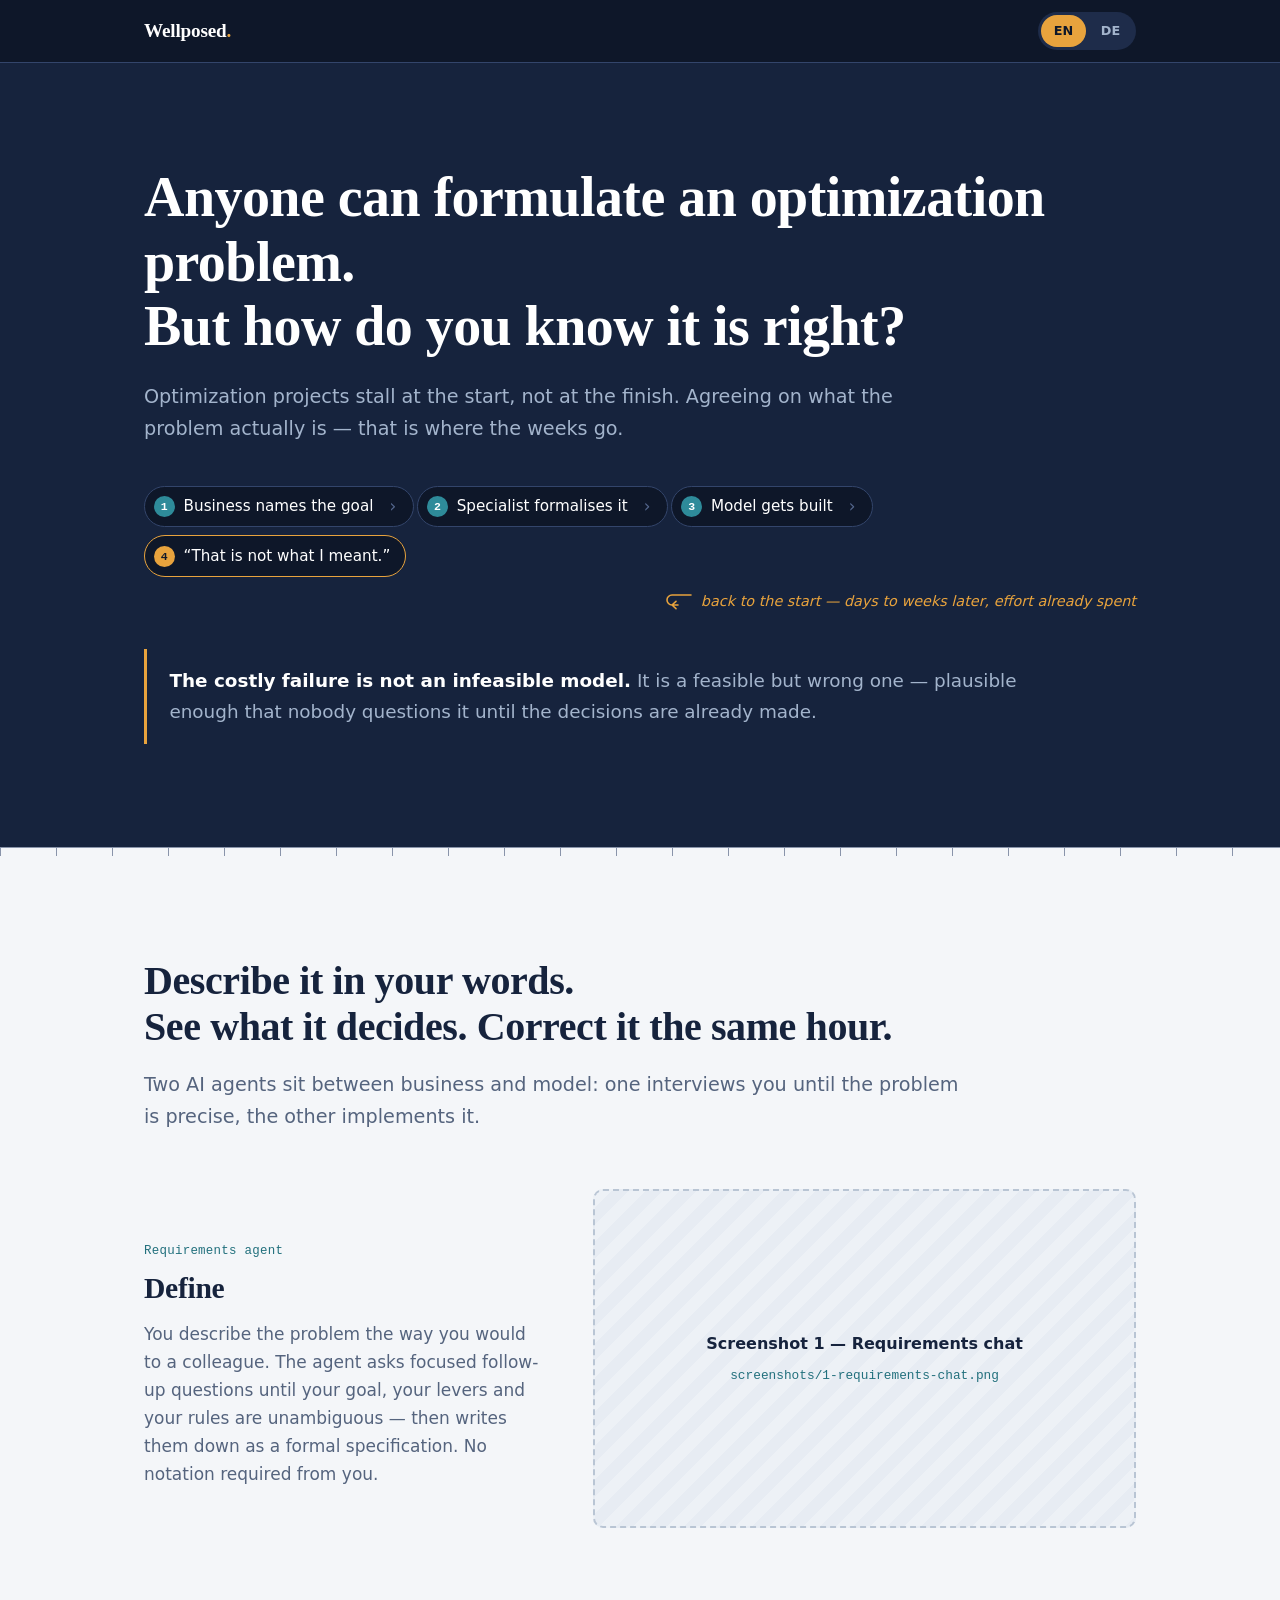
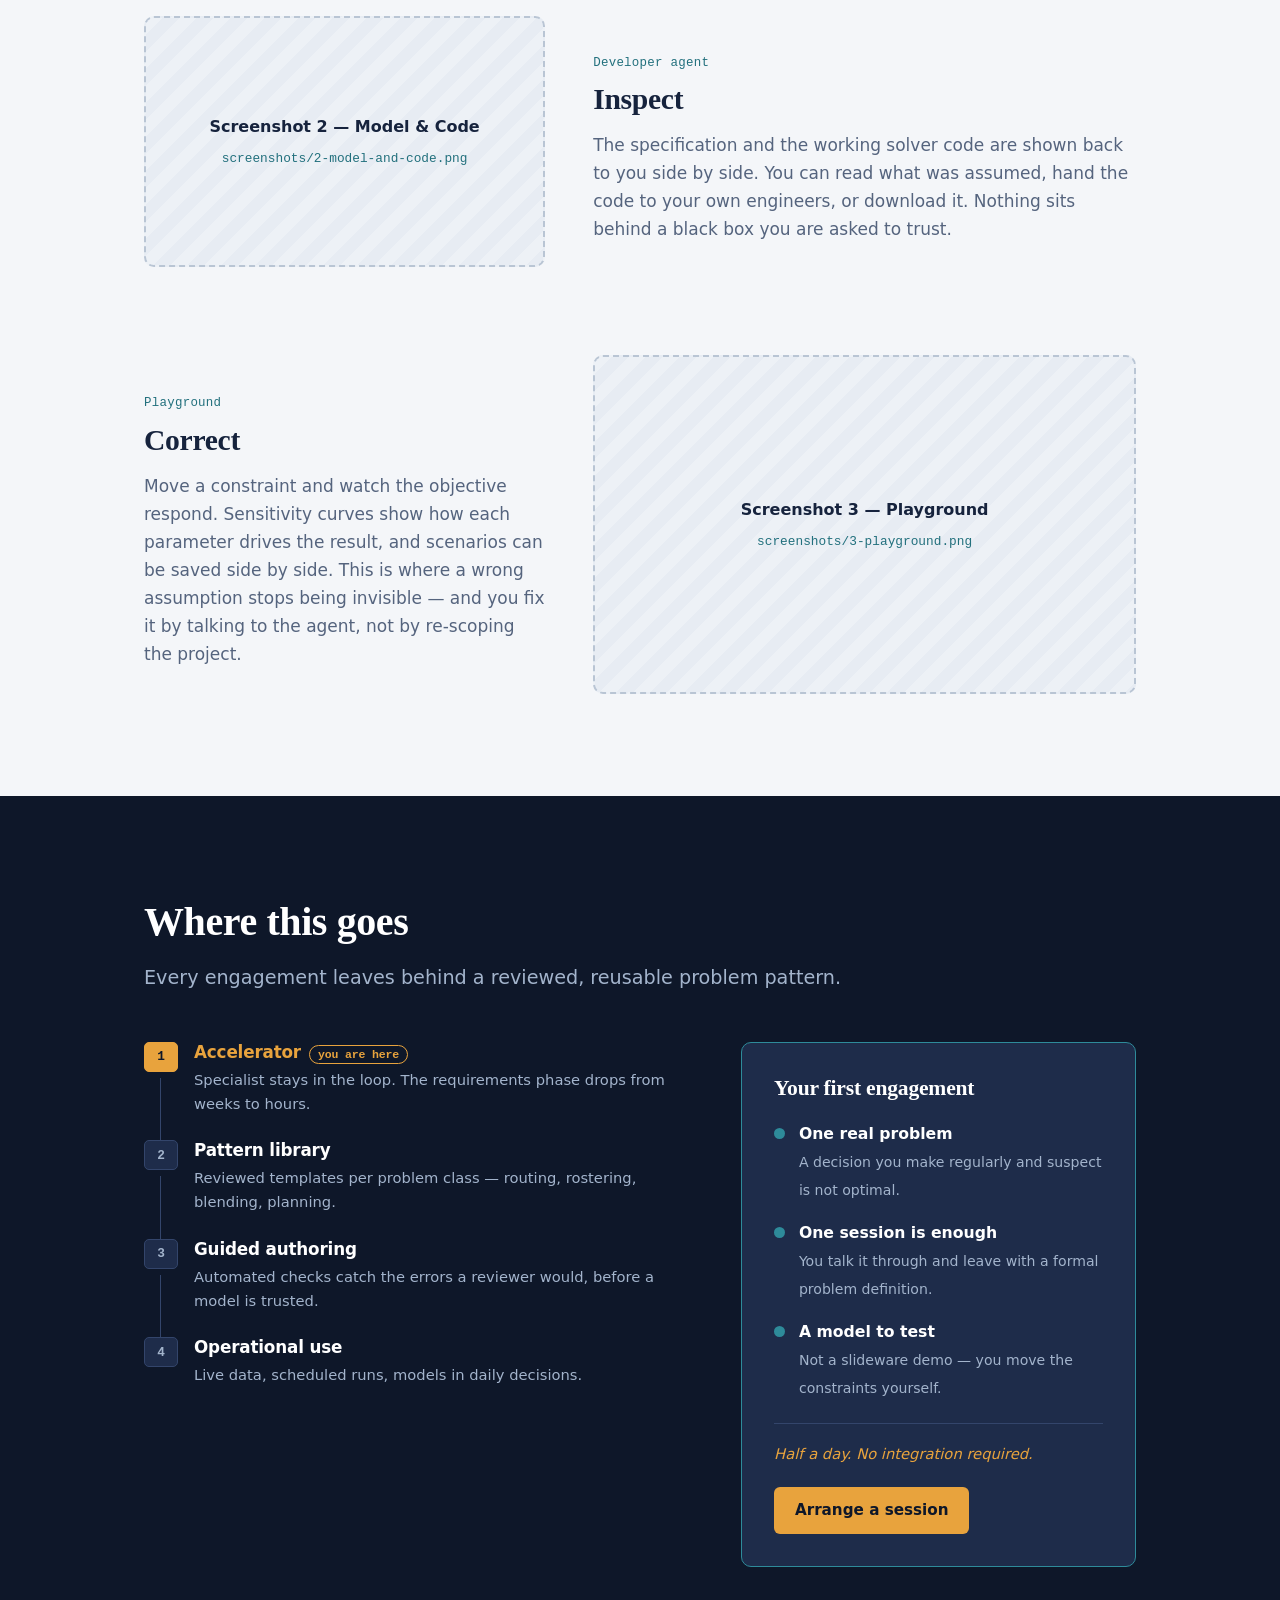
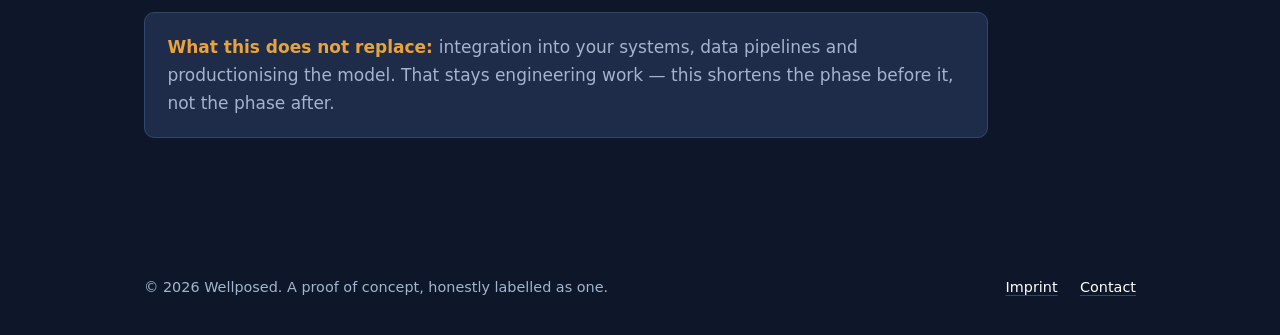
==== index.html @ 739fd88d "Add files via upload" ====
<!doctype html>
<html lang="en">
<head>
<meta charset="utf-8">
<meta name="viewport" content="width=device-width, initial-scale=1">
<title data-en="Wellposed — define the optimization problem before you build it" data-de="Wellposed — das Optimierungsproblem definieren, bevor Sie es bauen">Wellposed — define the optimization problem before you build it</title>
<meta name="description" data-en="Two AI agents turn a business problem into a well-posed optimization model you can inspect and correct — before implementation effort is spent." data-de="Zwei KI-Agenten machen aus einem Fachproblem ein wohlgestelltes Optimierungsmodell, das Sie prüfen und korrigieren können — bevor Umsetzungsaufwand entsteht." content="Two AI agents turn a business problem into a well-posed optimization model you can inspect and correct — before implementation effort is spent.">
<link rel="stylesheet" href="styles.css">
</head>
<body>

<a class="skip" href="#main" data-en="Skip to content" data-de="Zum Inhalt springen">Skip to content</a>

<header class="masthead">
  <div class="wrap">
    <a class="brand" href="index.html">Wellposed<span class="dot">.</span></a>
    <div class="langswitch" role="group" aria-label="Language / Sprache">
      <button type="button" data-lang="en" aria-pressed="true">EN</button>
      <button type="button" data-lang="de" aria-pressed="false">DE</button>
    </div>
  </div>
</header>

<main id="main">

  <!-- ===== 1. The problem ===== -->
  <section class="band band--dark hero">
    <div class="wrap">
      <h1 data-en="Anyone can formulate an optimization problem.&#10;But how do you know it is right?"
          data-de="Jeder kann ein Optimierungsproblem formulieren.&#10;Aber woher wissen Sie, ob es stimmt?">Anyone can formulate an optimization problem.
But how do you know it is right?</h1>

      <p class="lede"
         data-en="Optimization projects stall at the start, not at the finish. Agreeing on what the problem actually is — that is where the weeks go."
         data-de="Optimierungsprojekte stocken am Anfang, nicht am Ende. Sich darauf zu einigen, worin das Problem eigentlich besteht — dort vergehen die Wochen.">Optimization projects stall at the start, not at the finish. Agreeing on what the problem actually is — that is where the weeks go.</p>

      <ol class="loopstrip">
        <li><span data-en="Business names the goal" data-de="Fachbereich nennt das Ziel">Business names the goal</span></li>
        <li><span data-en="Specialist formalises it" data-de="Spezialist formalisiert">Specialist formalises it</span></li>
        <li><span data-en="Model gets built" data-de="Modell entsteht">Model gets built</span></li>
        <li class="last"><span data-en="“That is not what I meant.”" data-de="„So war das nicht gemeint.“">“That is not what I meant.”</span></li>
      </ol>

      <p class="loop-return">
        <svg width="26" height="14" viewBox="0 0 26 14" aria-hidden="true" focusable="false">
          <path d="M25 1 H6 A5 5 0 0 0 6 11 H12 M6 11 l4 -3.6 M6 11 l4 3.6" />
        </svg>
        <span data-en="back to the start — days to weeks later, effort already spent"
              data-de="zurück zum Anfang — Tage bis Wochen später, Aufwand bereits investiert">back to the start — days to weeks later, effort already spent</span>
      </p>

      <p class="insight">
        <b data-en="The costly failure is not an infeasible model."
           data-de="Der teure Fehler ist nicht das unlösbare Modell.">The costly failure is not an infeasible model.</b>
        <span data-en=" It is a feasible but wrong one — plausible enough that nobody questions it until the decisions are already made."
              data-de=" Es ist das lösbare, aber falsche — plausibel genug, dass niemand es hinterfragt, bis die Entscheidungen längst getroffen sind."> It is a feasible but wrong one — plausible enough that nobody questions it until the decisions are already made.</span>
      </p>
    </div>
  </section>

  <div class="axis" aria-hidden="true"></div>

  <!-- ===== 2. The solution + screenshots ===== -->
  <section class="band band--light">
    <div class="wrap">
      <h2 data-en="Describe it in your words.&#10;See what it decides. Correct it the same hour."
          data-de="In Ihren Worten beschreiben.&#10;Sehen, was entschieden wird. Sofort korrigieren.">Describe it in your words.
See what it decides. Correct it the same hour.</h2>

      <p class="lede dim" style="margin-top:1.2rem"
         data-en="Two AI agents sit between business and model: one interviews you until the problem is precise, the other implements it."
         data-de="Zwei KI-Agenten zwischen Fachbereich und Modell: einer befragt Sie, bis das Problem präzise ist, der andere setzt es um.">Two AI agents sit between business and model: one interviews you until the problem is precise, the other implements it.</p>

      <div class="rows">

        <div class="row">
          <div class="row-text">
            <p class="kicker" data-en="Requirements agent" data-de="Requirements-Agent">Requirements agent</p>
            <h3 data-en="Define" data-de="Definieren">Define</h3>
            <p data-en="You describe the problem the way you would to a colleague. The agent asks focused follow-up questions until your goal, your levers and your rules are unambiguous — then writes them down as a formal specification. No notation required from you."
               data-de="Sie beschreiben das Problem so, wie Sie es einer Kollegin schildern würden. Der Agent stellt gezielte Rückfragen, bis Ziel, Stellhebel und Regeln eindeutig sind — und hält sie als formale Spezifikation fest. Notation müssen Sie keine beherrschen.">You describe the problem the way you would to a colleague. The agent asks focused follow-up questions until your goal, your levers and your rules are unambiguous — then writes them down as a formal specification. No notation required from you.</p>
          </div>
          <figure class="shot">
            <img src="screenshots/1-requirements-chat.png"
                 alt="The requirements agent asking clarifying questions in a chat window"
                 onerror="this.closest('.shot').classList.add('is-empty')">
            <div class="shot-ph">
              <strong data-en="Screenshot 1 — Requirements chat" data-de="Screenshot 1 — Requirements-Chat">Screenshot 1 — Requirements chat</strong>
              <code>screenshots/1-requirements-chat.png</code>
            </div>
          </figure>
        </div>

        <div class="row row--flip">
          <div class="row-text">
            <p class="kicker" data-en="Developer agent" data-de="Developer-Agent">Developer agent</p>
            <h3 data-en="Inspect" data-de="Prüfen">Inspect</h3>
            <p data-en="The specification and the working solver code are shown back to you side by side. You can read what was assumed, hand the code to your own engineers, or download it. Nothing sits behind a black box you are asked to trust."
               data-de="Spezifikation und lauffähiger Solver-Code werden Ihnen nebeneinander gezeigt. Sie können nachlesen, was angenommen wurde, den Code an Ihre eigenen Entwickler geben oder ihn herunterladen. Nichts verbirgt sich hinter einer Blackbox, der Sie vertrauen müssten.">The specification and the working solver code are shown back to you side by side. You can read what was assumed, hand the code to your own engineers, or download it. Nothing sits behind a black box you are asked to trust.</p>
          </div>
          <figure class="shot">
            <img src="screenshots/2-model-and-code.png"
                 alt="The Model and Code tab showing the specification next to generated solver code"
                 onerror="this.closest('.shot').classList.add('is-empty')">
            <div class="shot-ph">
              <strong data-en="Screenshot 2 — Model &amp; Code" data-de="Screenshot 2 — Modell &amp; Code">Screenshot 2 — Model &amp; Code</strong>
              <code>screenshots/2-model-and-code.png</code>
            </div>
          </figure>
        </div>

        <div class="row">
          <div class="row-text">
            <p class="kicker" data-en="Playground" data-de="Playground">Playground</p>
            <h3 data-en="Correct" data-de="Korrigieren">Correct</h3>
            <p data-en="Move a constraint and watch the objective respond. Sensitivity curves show how each parameter drives the result, and scenarios can be saved side by side. This is where a wrong assumption stops being invisible — and you fix it by talking to the agent, not by re-scoping the project."
               data-de="Eine Restriktion verschieben und sehen, wie die Zielfunktion reagiert. Sensitivitätskurven zeigen, wie jeder Parameter das Ergebnis treibt, Szenarien lassen sich nebeneinander sichern. Hier hört eine falsche Annahme auf, unsichtbar zu sein — korrigiert wird sie im Gespräch mit dem Agenten, nicht durch ein neues Projekt.">Move a constraint and watch the objective respond. Sensitivity curves show how each parameter drives the result, and scenarios can be saved side by side. This is where a wrong assumption stops being invisible — and you fix it by talking to the agent, not by re-scoping the project.</p>
          </div>
          <figure class="shot">
            <img src="screenshots/3-playground.png"
                 alt="The Playground tab with parameter sliders, sensitivity charts and a scenario comparison"
                 onerror="this.closest('.shot').classList.add('is-empty')">
            <div class="shot-ph">
              <strong data-en="Screenshot 3 — Playground" data-de="Screenshot 3 — Playground">Screenshot 3 — Playground</strong>
              <code>screenshots/3-playground.png</code>
            </div>
          </figure>
        </div>

      </div>
    </div>
  </section>

  <!-- ===== 3. Outlook + offer ===== -->
  <section class="band band--deep">
    <div class="wrap">
      <h2 data-en="Where this goes" data-de="Wohin das führt">Where this goes</h2>
      <p class="lede dim" style="margin-top:1.1rem"
         data-en="Every engagement leaves behind a reviewed, reusable problem pattern."
         data-de="Jedes Projekt hinterlässt ein geprüftes, wiederverwendbares Problemmuster.">Every engagement leaves behind a reviewed, reusable problem pattern.</p>

      <div class="stage-grid">
        <ol class="stages">
          <li class="stage stage--now">
            <span class="marker" aria-hidden="true">1</span>
            <div>
              <h3><span data-en="Accelerator" data-de="Beschleuniger">Accelerator</span><span class="here" data-en="you are here" data-de="Sie sind hier">you are here</span></h3>
              <p data-en="Specialist stays in the loop. The requirements phase drops from weeks to hours."
                 data-de="Spezialist bleibt eingebunden. Die Anforderungsphase sinkt von Wochen auf Stunden.">Specialist stays in the loop. The requirements phase drops from weeks to hours.</p>
            </div>
          </li>
          <li class="stage">
            <span class="marker" aria-hidden="true">2</span>
            <div>
              <h3 data-en="Pattern library" data-de="Musterbibliothek">Pattern library</h3>
              <p data-en="Reviewed templates per problem class — routing, rostering, blending, planning."
                 data-de="Geprüfte Vorlagen je Problemklasse — Touren, Dienstpläne, Mischungen, Planung.">Reviewed templates per problem class — routing, rostering, blending, planning.</p>
            </div>
          </li>
          <li class="stage">
            <span class="marker" aria-hidden="true">3</span>
            <div>
              <h3 data-en="Guided authoring" data-de="Begleitete Modellierung">Guided authoring</h3>
              <p data-en="Automated checks catch the errors a reviewer would, before a model is trusted."
                 data-de="Automatische Prüfungen finden Fehler, bevor einem Modell vertraut wird.">Automated checks catch the errors a reviewer would, before a model is trusted.</p>
            </div>
          </li>
          <li class="stage">
            <span class="marker" aria-hidden="true">4</span>
            <div>
              <h3 data-en="Operational use" data-de="Produktiver Einsatz">Operational use</h3>
              <p data-en="Live data, scheduled runs, models in daily decisions."
                 data-de="Live-Daten, geplante Läufe, Modelle im Tagesgeschäft.">Live data, scheduled runs, models in daily decisions.</p>
            </div>
          </li>
        </ol>

        <aside class="offer">
          <h3 data-en="Your first engagement" data-de="Ihr erstes Projekt">Your first engagement</h3>
          <ul>
            <li><div>
              <b data-en="One real problem" data-de="Ein echtes Problem">One real problem</b>
              <span data-en="A decision you make regularly and suspect is not optimal."
                    data-de="Eine Entscheidung, die Sie regelmäßig treffen und für nicht optimal halten.">A decision you make regularly and suspect is not optimal.</span>
            </div></li>
            <li><div>
              <b data-en="One session is enough" data-de="Eine Sitzung genügt">One session is enough</b>
              <span data-en="You talk it through and leave with a formal problem definition."
                    data-de="Sie sprechen es durch und gehen mit einer formalen Problemdefinition.">You talk it through and leave with a formal problem definition.</span>
            </div></li>
            <li><div>
              <b data-en="A model to test" data-de="Ein Modell zum Testen">A model to test</b>
              <span data-en="Not a slideware demo — you move the constraints yourself."
                    data-de="Keine Folien-Demo — Sie verschieben die Restriktionen selbst.">Not a slideware demo — you move the constraints yourself.</span>
            </div></li>
          </ul>
          <p class="note" data-en="Half a day. No integration required."
             data-de="Ein halber Tag. Keine Integration nötig.">Half a day. No integration required.</p>
          <a class="cta" href="mailto:hello@example.com"
             data-en="Arrange a session" data-de="Termin vereinbaren">Arrange a session</a>
        </aside>
      </div>

      <p class="boundary">
        <b data-en="What this does not replace: " data-de="Was das nicht ersetzt: ">What this does not replace: </b>
        <span data-en="integration into your systems, data pipelines and productionising the model. That stays engineering work — this shortens the phase before it, not the phase after."
              data-de="Integration in Ihre Systeme, Datenpipelines und die Produktivsetzung. Das bleibt Engineering-Arbeit — verkürzt wird die Phase davor, nicht die danach.">integration into your systems, data pipelines and productionising the model. That stays engineering work — this shortens the phase before it, not the phase after.</span>
      </p>
    </div>
  </section>

</main>

<footer class="foot">
  <div class="wrap">
    <p data-en="© 2026 Wellposed. A proof of concept, honestly labelled as one."
       data-de="© 2026 Wellposed. Ein Proof of Concept — und als solcher benannt.">© 2026 Wellposed. A proof of concept, honestly labelled as one.</p>
    <nav>
      <a href="impressum.html" data-en="Imprint" data-de="Impressum">Imprint</a>
      <a href="mailto:hello@example.com" data-en="Contact" data-de="Kontakt">Contact</a>
    </nav>
  </div>
</footer>

<script src="lang.js"></script>
</body>
</html>
---- styles.css ----
/* ------------------------------------------------------------------
   Wellposed — shared styles
   Self-contained: no external fonts, no CDN, no tracking.
   ------------------------------------------------------------------ */

:root {
  --ink:        #0E1729;
  --navy:       #16233D;
  --panel:      #1E2C4A;
  --line-dark:  #33456B;
  --paper:      #F4F6F9;
  --card:       #FFFFFF;
  --line-light: #D9E0EA;

  --teal:       #2E8B9A;
  --teal-deep:  #22707D;
  --amber:      #E8A33D;
  --amber-deep: #A96F12;

  --on-dark:        #FFFFFF;
  --on-dark-muted:  #A3B4CC;
  --on-light:       #16233D;
  --on-light-muted: #55647E;

  --serif: ui-serif, Georgia, "Iowan Old Style", "Palatino Linotype", serif;
  --sans:  system-ui, -apple-system, "Segoe UI", Roboto, "Helvetica Neue", Arial, sans-serif;
  --mono:  ui-monospace, SFMono-Regular, "SF Mono", Menlo, Consolas, monospace;

  --measure: 62ch;
  --gutter: clamp(1.25rem, 5vw, 4rem);
  --radius: 10px;
}

/* ---------- reset ---------- */
*, *::before, *::after { box-sizing: border-box; }
html { -webkit-text-size-adjust: 100%; scroll-behavior: smooth; }
@media (prefers-reduced-motion: reduce) {
  html { scroll-behavior: auto; }
  *, *::before, *::after { animation-duration: .01ms !important; animation-iteration-count: 1 !important; transition-duration: .01ms !important; }
}
body {
  margin: 0;
  font-family: var(--sans);
  font-size: 1.0625rem;
  line-height: 1.65;
  color: var(--on-light);
  background: var(--paper);
  -webkit-font-smoothing: antialiased;
}
img { max-width: 100%; display: block; }
a { color: inherit; }

/* ---------- a11y ---------- */
:focus-visible {
  outline: 3px solid var(--amber);
  outline-offset: 3px;
  border-radius: 3px;
}
.skip {
  position: absolute; left: -9999px; top: 0;
  background: var(--amber); color: var(--ink);
  padding: .7rem 1.1rem; font-weight: 600; z-index: 100;
  border-radius: 0 0 var(--radius) 0;
}
.skip:focus { left: 0; }
.vh {
  position: absolute; width: 1px; height: 1px;
  overflow: hidden; clip: rect(0 0 0 0); white-space: nowrap;
}

/* ---------- layout ---------- */
.wrap { width: min(1120px, 100%); margin-inline: auto; padding-inline: var(--gutter); }
.band { padding-block: clamp(3.5rem, 8vw, 6.5rem); }
.band--dark  { background: var(--navy); color: var(--on-dark); }
.band--deep  { background: var(--ink);  color: var(--on-dark); }
.band--light { background: var(--paper); color: var(--on-light); }

/* axis motif: a ruled baseline with ticks, echoing a plotted chart */
.band--dark + .band--light,
.band--deep + .band--light { border-top: 1px solid var(--line-light); }
.axis {
  height: 9px;
  background:
    linear-gradient(var(--line-dark), var(--line-dark)) left top / 100% 1px no-repeat,
    repeating-linear-gradient(90deg, var(--line-dark) 0 1px, transparent 1px 56px) left top / 100% 9px no-repeat;
  opacity: .55;
}

/* ---------- type ---------- */
h1, h2, h3 { font-family: var(--serif); font-weight: 600; margin: 0; line-height: 1.15; letter-spacing: -0.01em; }
h1 { font-size: clamp(2.1rem, 5.2vw, 3.5rem); white-space: pre-line; }
h2 { font-size: clamp(1.7rem, 3.6vw, 2.5rem); white-space: pre-line; }
h3 { font-size: 1.3rem; line-height: 1.25; }
p  { margin: 0; max-width: var(--measure); }
.lede { font-size: clamp(1.05rem, 1.7vw, 1.2rem); max-width: 68ch; }
.dim  { color: var(--on-dark-muted); }
.band--light .dim { color: var(--on-light-muted); }

/* ---------- header ---------- */
.masthead {
  position: sticky; top: 0; z-index: 20;
  background: var(--ink);
  border-bottom: 1px solid var(--line-dark);
  color: var(--on-dark);
}
.masthead .wrap {
  display: flex; align-items: center; justify-content: space-between;
  gap: 1rem; min-height: 62px;
}
.brand {
  font-family: var(--serif); font-size: 1.2rem; font-weight: 600;
  text-decoration: none; letter-spacing: -0.01em;
}
.brand .dot { color: var(--amber); }

.langswitch { display: flex; gap: 2px; background: var(--panel); border-radius: 999px; padding: 3px; }
.langswitch button {
  font: inherit; font-size: .8rem; font-weight: 600;
  border: 0; background: transparent; color: var(--on-dark-muted);
  padding: .35rem .8rem; border-radius: 999px; cursor: pointer;
}
.langswitch button[aria-pressed="true"] { background: var(--amber); color: var(--ink); }
.langswitch button:hover:not([aria-pressed="true"]) { color: var(--on-dark); }

/* ---------- hero ---------- */
.hero h1 { max-width: 48ch; }
.hero .lede { margin-top: 1.4rem; color: var(--on-dark-muted); }

/* the loop, compressed: four beats on one line, then back to the start */
.loopstrip {
  list-style: none; margin: clamp(1.8rem, 3.5vw, 2.6rem) 0 0; padding: 0;
  display: flex; flex-wrap: wrap; align-items: center; gap: .5rem .2rem;
  counter-reset: beat;
}
.loopstrip li {
  counter-increment: beat;
  display: flex; align-items: center; gap: .55rem;
  font-size: .95rem; color: var(--on-dark);
  background: var(--ink); border: 1px solid var(--line-dark);
  border-radius: 999px; padding: .45rem .95rem .45rem .55rem;
}
.loopstrip li::before {
  content: counter(beat);
  display: grid; place-items: center; flex: none;
  width: 21px; height: 21px; border-radius: 50%;
  background: var(--teal); color: #fff;
  font-family: var(--mono); font-size: .72rem; font-weight: 700;
}
.loopstrip li.last { border-color: var(--amber); }
.loopstrip li.last::before { background: var(--amber); color: var(--ink); }
.loopstrip li:not(:last-child)::after {
  content: "\203A"; margin-left: .45rem; margin-right: .1rem;
  color: #55688F; font-size: 1.05rem; line-height: 1;
}
@media (max-width: 560px) {
  .loopstrip { flex-direction: column; align-items: stretch; }
  .loopstrip li:not(:last-child)::after { display: none; }
}

.loop-return {
  max-width: none;
  margin-top: .8rem;
  display: flex; align-items: center; justify-content: flex-end; gap: .55rem;
  color: var(--amber); font-size: .9rem; font-style: italic;
}
.loop-return svg { flex: none; overflow: visible; }
.loop-return path { stroke: var(--amber); stroke-width: 1.6; fill: none; stroke-linecap: round; }
@media (prefers-reduced-motion: no-preference) {
  .loop-return path { stroke-dasharray: 60; stroke-dashoffset: 60; animation: draw .9s ease-out .5s forwards; }
}
@keyframes draw { to { stroke-dashoffset: 0; } }

.insight {
  margin-top: clamp(1.6rem, 3vw, 2.2rem);
  border-left: 3px solid var(--amber);
  padding: 1.1rem 0 1.1rem 1.4rem;
  max-width: 76ch;
  font-size: clamp(1rem, 1.6vw, 1.15rem);
}
.insight b { font-weight: 700; }
.insight span { color: var(--on-dark-muted); }

/* ---------- capability rows (screenshots) ---------- */
.rows { display: grid; gap: clamp(3rem, 7vw, 5.5rem); margin-top: clamp(2.5rem, 5vw, 3.5rem); }
.row { display: grid; gap: clamp(1.5rem, 4vw, 3rem); align-items: center; grid-template-columns: 0.85fr 1.15fr; }
@media (max-width: 800px) { .row { grid-template-columns: 1fr; } }
@media (min-width: 801px) {
  .row--flip .row-text { order: 2; }
  .row--flip .shot     { order: 1; }
}
.row-text h3 { font-size: clamp(1.4rem, 2.4vw, 1.85rem); font-family: var(--serif); }
.row-text .kicker {
  font-family: var(--mono); font-size: .78rem; color: var(--teal-deep);
  letter-spacing: .02em; margin-bottom: .5rem;
}
.row-text p { margin-top: .8rem; color: var(--on-light-muted); }

.shot { margin: 0; }
.shot img {
  width: 100%; border-radius: var(--radius);
  border: 1px solid var(--line-light);
  box-shadow: 0 14px 34px -18px rgba(22,35,61,.45);
}
.shot-ph { display: none; }
.shot.is-empty img { display: none; }
.shot.is-empty .shot-ph {
  display: grid; place-content: center; gap: .5rem; text-align: center;
  aspect-ratio: 16 / 10;
  border: 2px dashed #B9C5D4; border-radius: var(--radius);
  background: repeating-linear-gradient(135deg, #EDF1F6 0 12px, #E7ECF3 12px 24px);
  padding: 1.5rem; color: var(--on-light-muted);
}
.shot.is-empty .shot-ph strong { font-size: 1rem; color: var(--on-light); }
.shot.is-empty .shot-ph code { font-family: var(--mono); font-size: .8rem; color: var(--teal-deep); }

/* ---------- stages ---------- */
.stage-grid { display: grid; grid-template-columns: 1.35fr 1fr; gap: clamp(2rem, 5vw, 4rem); margin-top: clamp(2.2rem, 4vw, 3rem); align-items: start; }
@media (max-width: 900px) { .stage-grid { grid-template-columns: 1fr; } }

.stages { list-style: none; margin: 0; padding: 0; display: grid; gap: 1.5rem; }
.stage { display: grid; grid-template-columns: 34px 1fr; gap: 1rem; position: relative; }
.stage:not(:last-child)::before {
  content: ""; position: absolute; left: 16px; top: 36px; bottom: -1.5rem;
  width: 1px; background: var(--line-dark);
}
.stage .marker {
  display: grid; place-items: center; width: 34px; height: 30px;
  border: 1px solid var(--line-dark); border-radius: 5px;
  background: var(--panel); color: var(--on-dark-muted);
  font-family: var(--mono); font-size: .8rem; font-weight: 700;
}
.stage--now .marker { background: var(--amber); border-color: var(--amber); color: var(--ink); }
.stage h3 { font-family: var(--sans); font-size: 1.05rem; font-weight: 700; }
.stage--now h3 { color: var(--amber); }
.stage .here {
  font-family: var(--mono); font-size: .72rem; font-weight: 700;
  border: 1px solid var(--amber); border-radius: 999px;
  padding: .1rem .5rem; margin-left: .5rem; white-space: nowrap;
}
.stage p { font-size: .92rem; color: var(--on-dark-muted); margin-top: .3rem; }

.boundary {
  margin-top: clamp(2rem, 4vw, 2.8rem);
  background: var(--panel); border: 1px solid var(--line-dark);
  border-radius: var(--radius); padding: 1.25rem 1.4rem;
  max-width: 78ch;
}
.boundary b { color: var(--amber); }
.boundary span { color: var(--on-dark-muted); }

.offer {
  background: var(--panel);
  border: 1px solid var(--teal);
  border-radius: var(--radius);
  padding: clamp(1.4rem, 3vw, 2rem);
}
.offer h3 { font-family: var(--serif); font-size: 1.35rem; }
.offer ul { list-style: none; margin: 1.2rem 0 0; padding: 0; display: grid; gap: 1.05rem; }
.offer li { display: grid; grid-template-columns: 12px 1fr; gap: .8rem; }
.offer li::before { content: ""; width: 11px; height: 11px; border-radius: 50%; background: var(--teal); margin-top: .45rem; }
.offer li b { display: block; font-size: .98rem; }
.offer li span { font-size: .88rem; color: var(--on-dark-muted); }
.offer .note {
  margin-top: 1.4rem; padding-top: 1.1rem; border-top: 1px solid var(--line-dark);
  color: var(--amber); font-style: italic; font-size: .92rem;
}
.offer .cta {
  display: inline-block; margin-top: 1.3rem;
  background: var(--amber); color: var(--ink);
  text-decoration: none; font-weight: 700; font-size: .95rem;
  padding: .7rem 1.3rem; border-radius: 6px;
}
.offer .cta:hover { background: #F0B257; }

/* ---------- legal page ---------- */
.legal { padding-block: clamp(3rem, 7vw, 5rem); }
.legal h1 { font-size: clamp(1.9rem, 4vw, 2.8rem); }
.legal h2 { font-size: 1.25rem; font-family: var(--sans); font-weight: 700; margin-top: 2.4rem; }
.legal p, .legal address { margin-top: .7rem; font-style: normal; max-width: var(--measure); }
.legal .fill {
  background: #FFF3DC; border-bottom: 1px solid var(--amber);
  padding: 0 .25rem; font-family: var(--mono); font-size: .92em;
}
.legal .hint {
  margin-top: 2.6rem; background: var(--card);
  border: 1px solid var(--line-light); border-left: 3px solid var(--teal);
  border-radius: 0 var(--radius) var(--radius) 0;
  padding: 1.1rem 1.3rem; font-size: .93rem; color: var(--on-light-muted);
}
.legal .hint b { color: var(--on-light); }
.back { display: inline-block; margin-top: 2.5rem; font-size: .95rem; color: var(--teal-deep); }

/* ---------- footer ---------- */
.foot { background: var(--ink); color: var(--on-dark-muted); padding-block: 2.2rem; font-size: .9rem; }
.foot .wrap { display: flex; flex-wrap: wrap; gap: .6rem 1.6rem; align-items: center; justify-content: space-between; }
.foot a { color: var(--on-dark); text-decoration-color: var(--line-dark); text-underline-offset: 3px; }
.foot a:hover { text-decoration-color: var(--amber); }
.foot nav { display: flex; gap: 1.4rem; flex-wrap: wrap; }
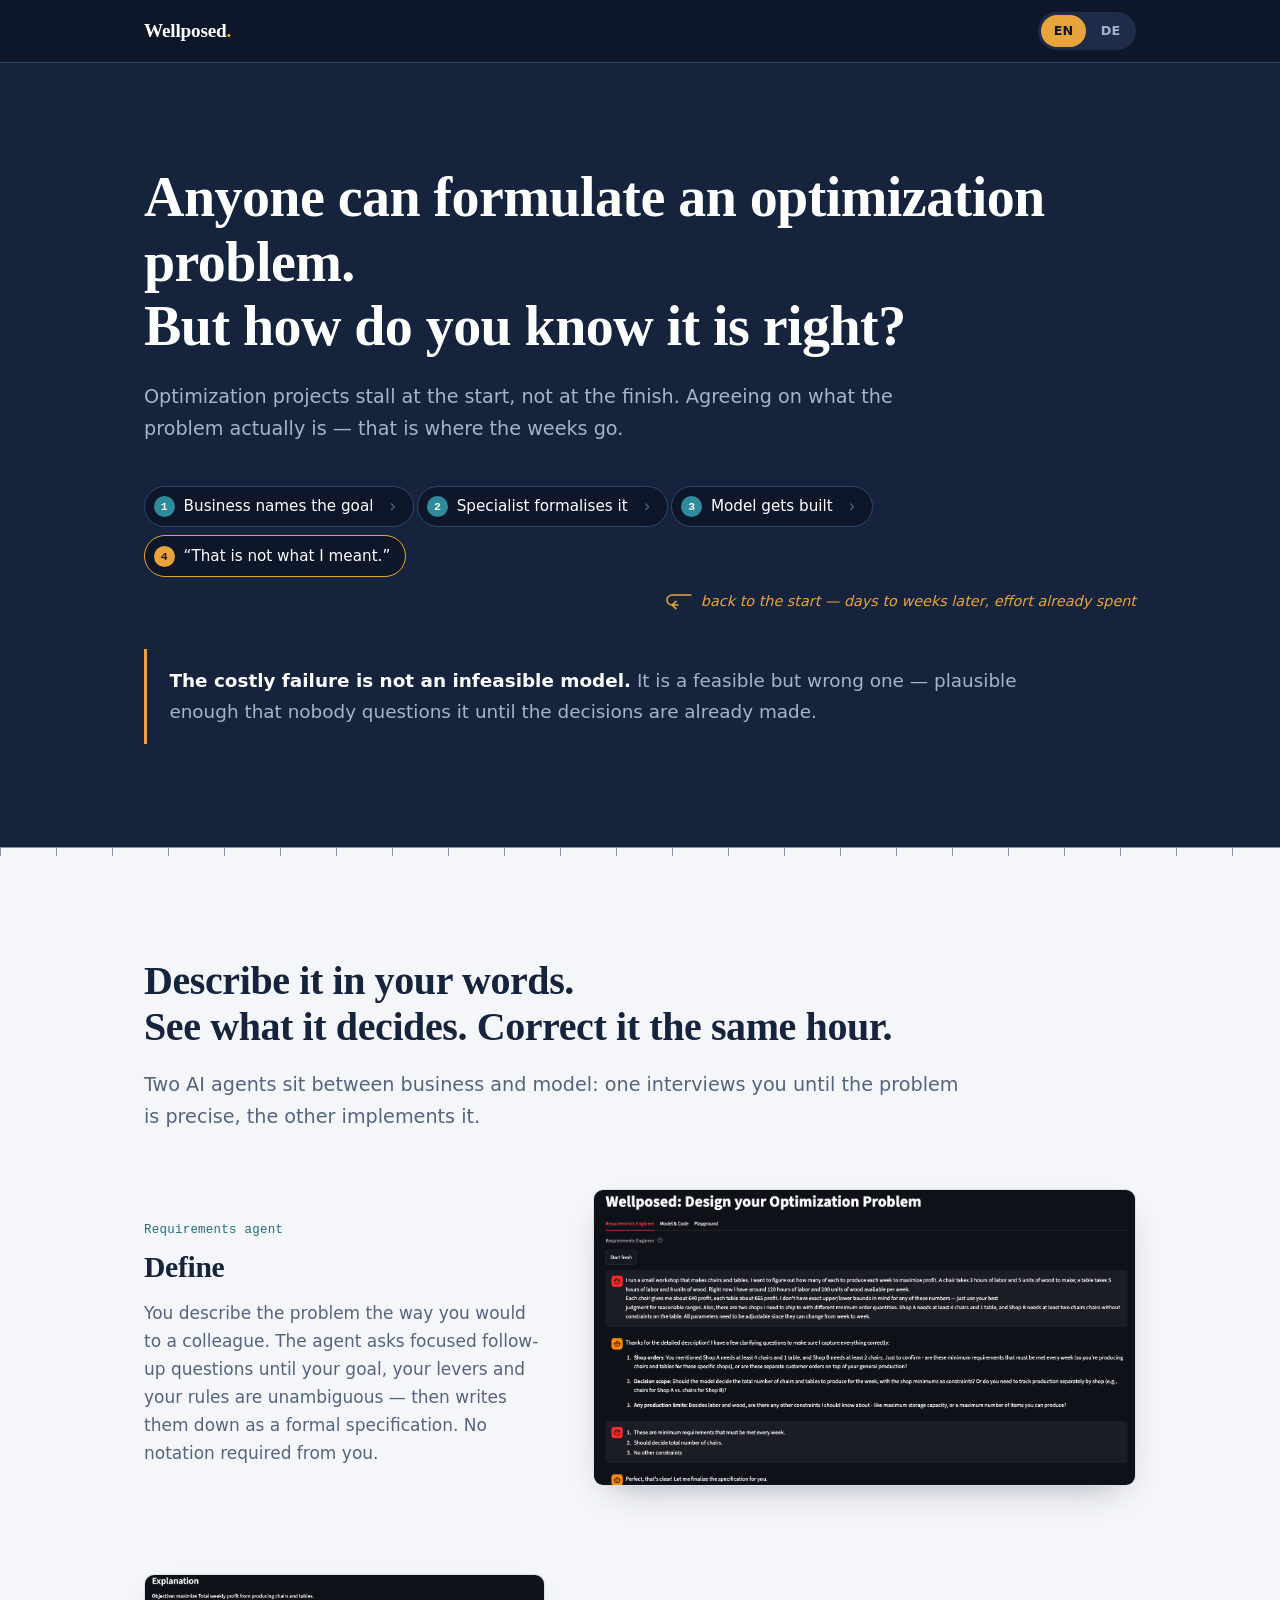
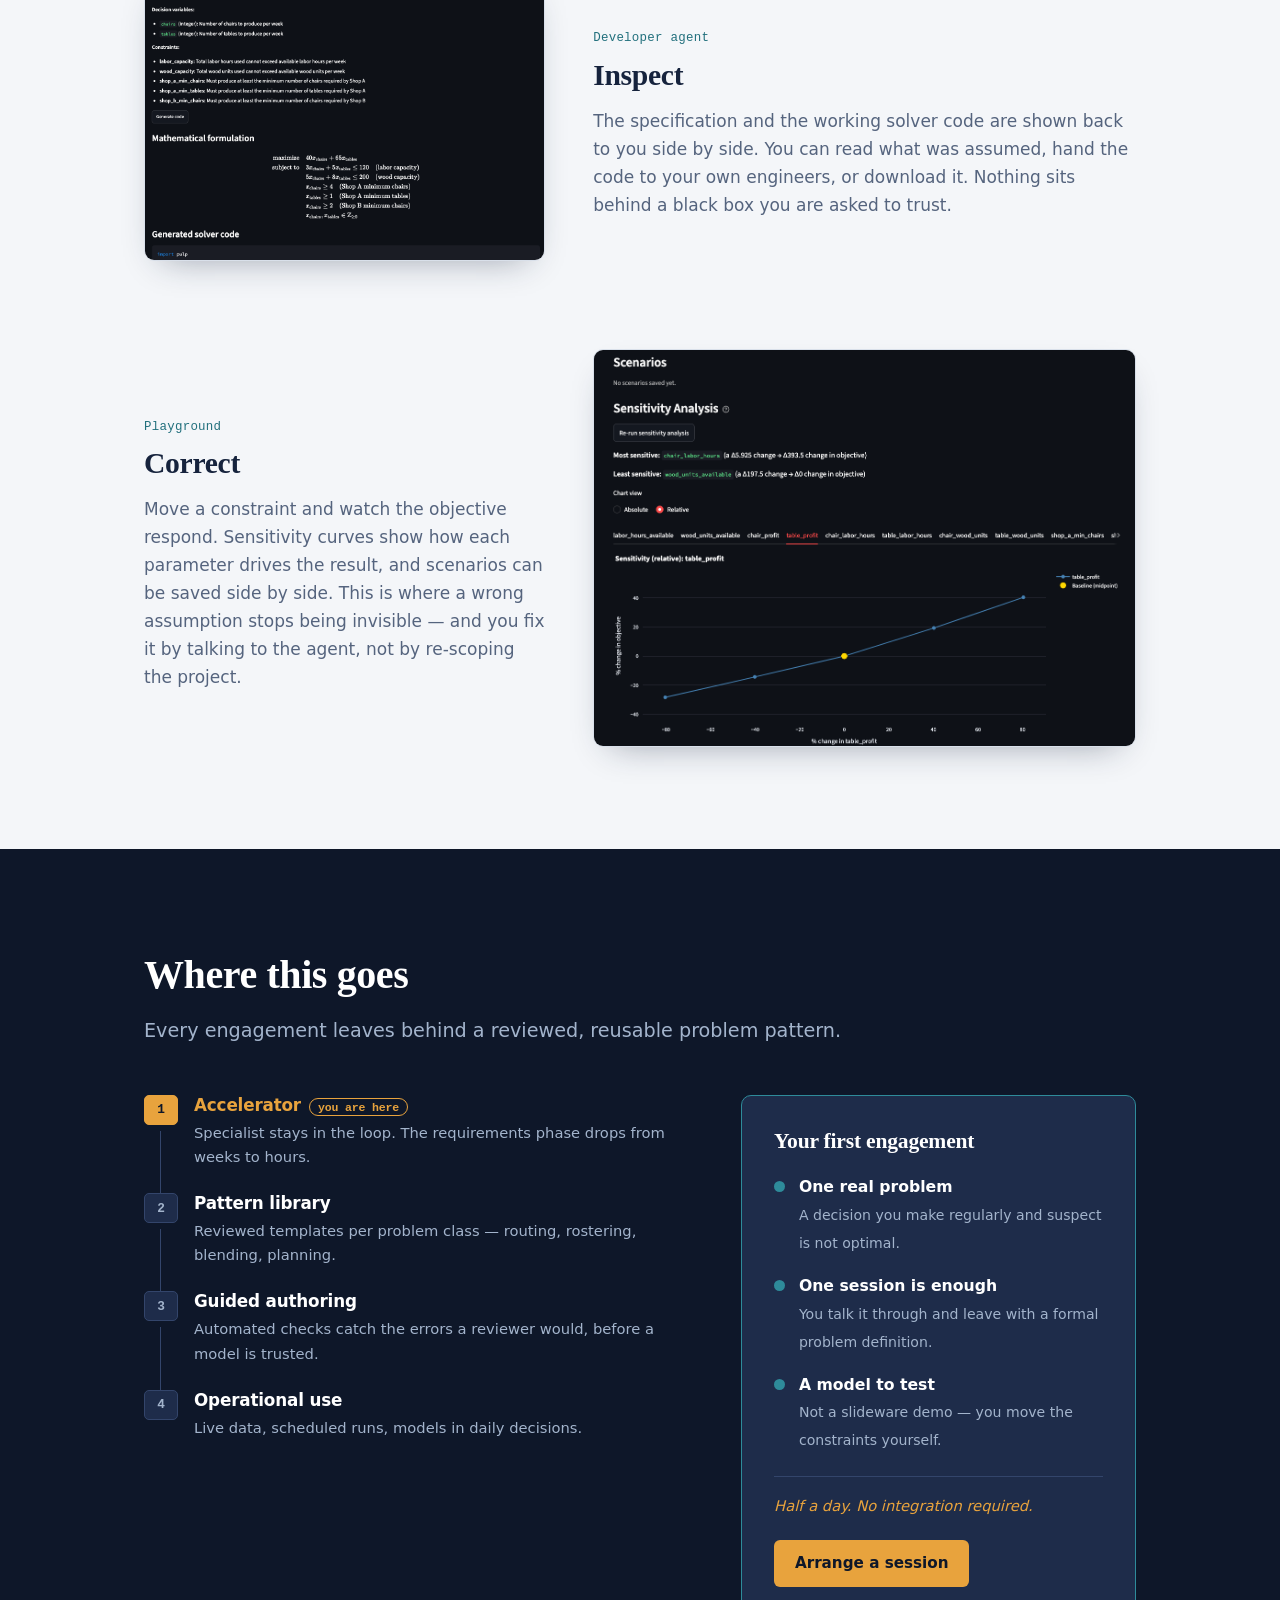
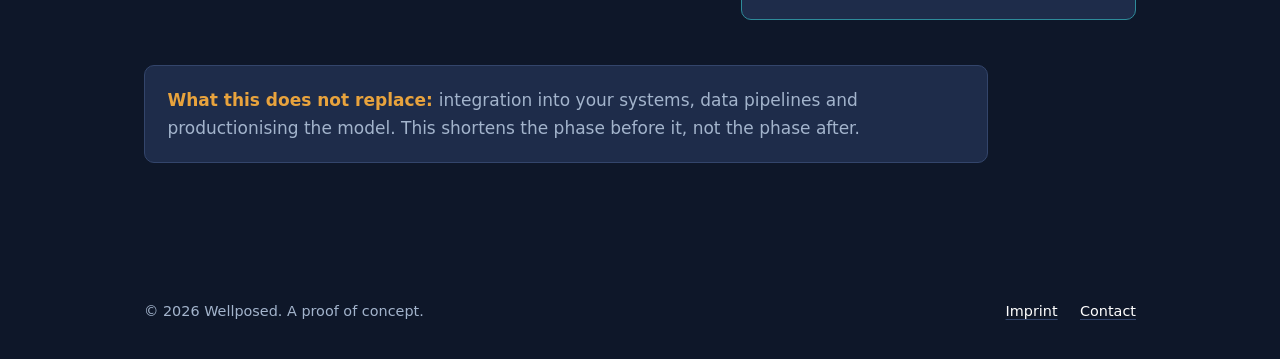
==== commit 9389d902: "Update contact email and footer text in index.html" ====
--- a/index.html
+++ b/index.html
@@ -196,15 +196,15 @@
           </ul>
           <p class="note" data-en="Half a day. No integration required."
              data-de="Ein halber Tag. Keine Integration nötig.">Half a day. No integration required.</p>
-          <a class="cta" href="mailto:hello@example.com"
+          <a class="cta" href="mailto:hi@mstallmann.eu"
              data-en="Arrange a session" data-de="Termin vereinbaren">Arrange a session</a>
         </aside>
       </div>
 
       <p class="boundary">
         <b data-en="What this does not replace: " data-de="Was das nicht ersetzt: ">What this does not replace: </b>
-        <span data-en="integration into your systems, data pipelines and productionising the model. That stays engineering work — this shortens the phase before it, not the phase after."
-              data-de="Integration in Ihre Systeme, Datenpipelines und die Produktivsetzung. Das bleibt Engineering-Arbeit — verkürzt wird die Phase davor, nicht die danach.">integration into your systems, data pipelines and productionising the model. That stays engineering work — this shortens the phase before it, not the phase after.</span>
+        <span data-en="integration into your systems, data pipelines and productionising the model. This shortens the phase before it, not the phase after."
+              data-de="Integration in Ihre Systeme, Datenpipelines und die Produktivsetzung. Verkürzt wird die Phase davor, nicht die danach.">integration into your systems, data pipelines and productionising the model. That stays engineering work — this shortens the phase before it, not the phase after.</span>
       </p>
     </div>
   </section>
@@ -213,11 +213,11 @@
 
 <footer class="foot">
   <div class="wrap">
-    <p data-en="© 2026 Wellposed. A proof of concept, honestly labelled as one."
-       data-de="© 2026 Wellposed. Ein Proof of Concept — und als solcher benannt.">© 2026 Wellposed. A proof of concept, honestly labelled as one.</p>
+    <p data-en="© 2026 Wellposed. A proof of concept."
+       data-de="© 2026 Wellposed. Ein Proof of Concept.">© 2026 Wellposed. A proof of concept, honestly labelled as one.</p>
     <nav>
       <a href="impressum.html" data-en="Imprint" data-de="Impressum">Imprint</a>
-      <a href="mailto:hello@example.com" data-en="Contact" data-de="Kontakt">Contact</a>
+      <a href="mailto:hi@mstallmann.eu" data-en="Contact" data-de="Kontakt">Contact</a>
     </nav>
   </div>
 </footer>
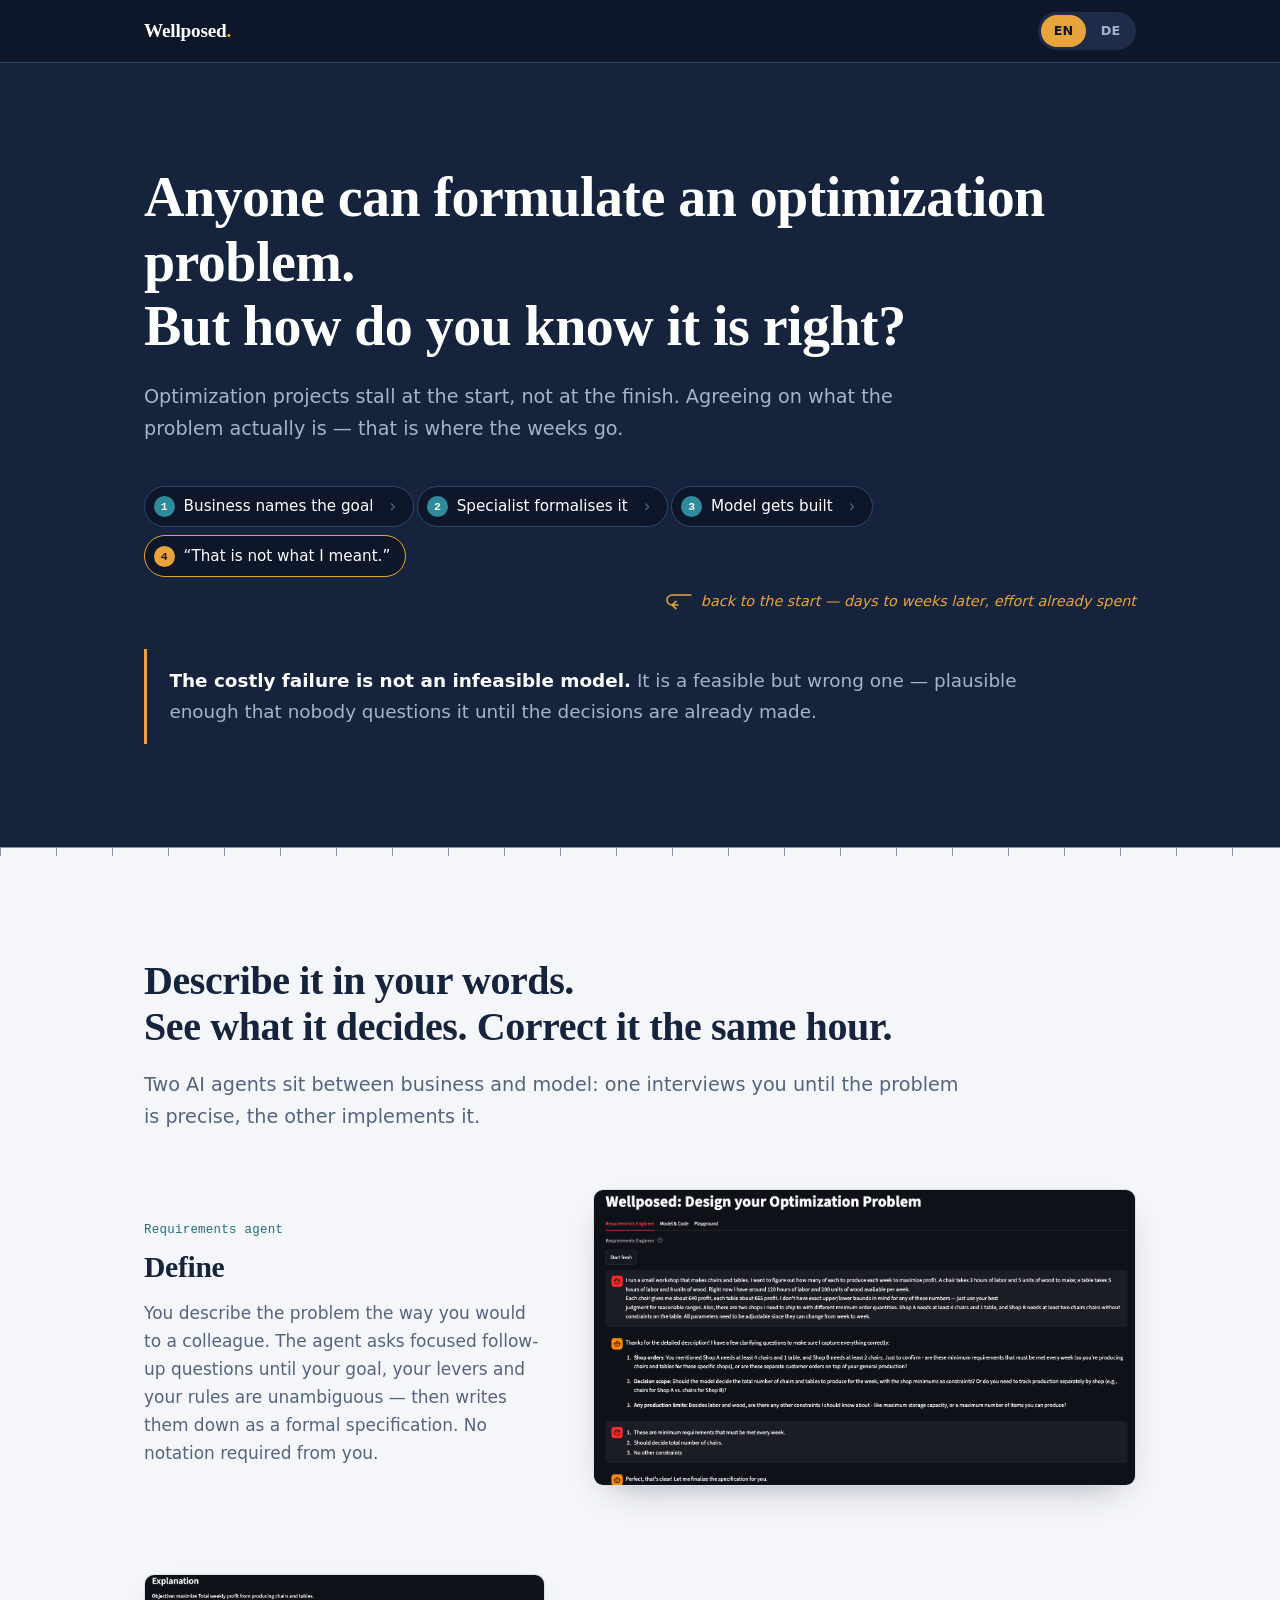
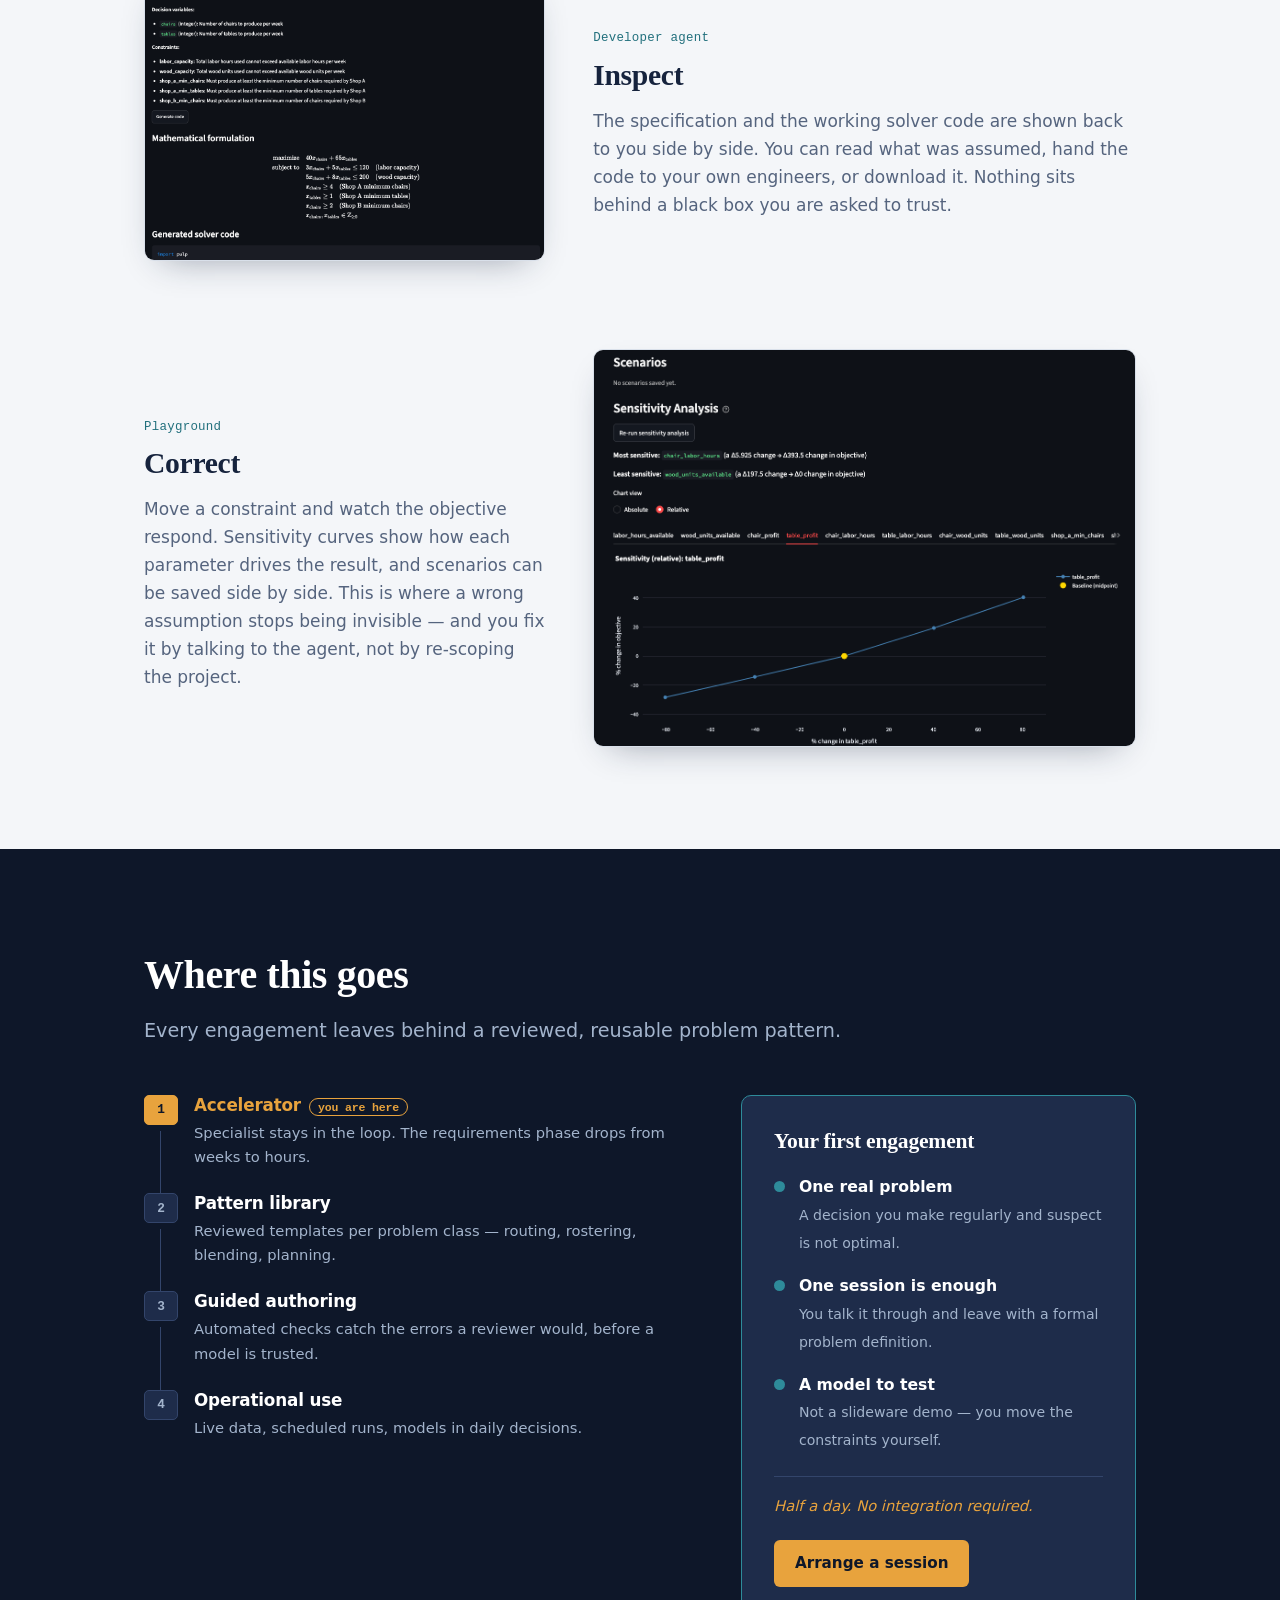
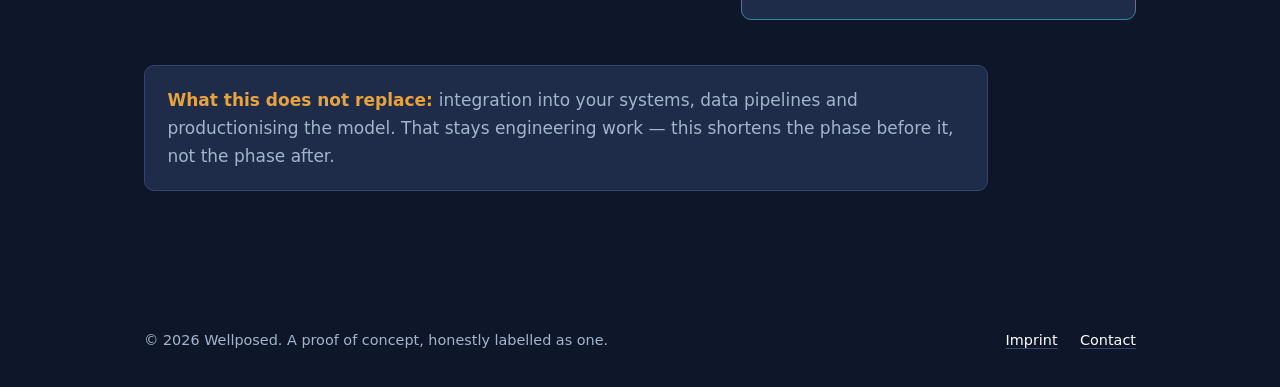
==== commit d53f200b: "Update text content and translations in index.html" ====
--- a/index.html
+++ b/index.html
@@ -3,8 +3,8 @@
 <head>
 <meta charset="utf-8">
 <meta name="viewport" content="width=device-width, initial-scale=1">
-<title data-en="Wellposed — define the optimization problem before you build it" data-de="Wellposed — das Optimierungsproblem definieren, bevor Sie es bauen">Wellposed — define the optimization problem before you build it</title>
-<meta name="description" data-en="Two AI agents turn a business problem into a well-posed optimization model you can inspect and correct — before implementation effort is spent." data-de="Zwei KI-Agenten machen aus einem Fachproblem ein wohlgestelltes Optimierungsmodell, das Sie prüfen und korrigieren können — bevor Umsetzungsaufwand entsteht." content="Two AI agents turn a business problem into a well-posed optimization model you can inspect and correct — before implementation effort is spent.">
+<title data-en="Wellposed — define the optimization problem before you build it" data-de="Wellposed: das Optimierungsproblem klären, bevor es gebaut wird">Wellposed — define the optimization problem before you build it</title>
+<meta name="description" data-en="Two AI agents turn a business problem into a well-posed optimization model you can inspect and correct — before implementation effort is spent." data-de="Zwei KI-Agenten machen aus einer Fachanforderung ein sauber definiertes Optimierungsmodell, das Sie prüfen und korrigieren können, bevor Umsetzungsaufwand entsteht." content="Two AI agents turn a business problem into a well-posed optimization model you can inspect and correct — before implementation effort is spent.">
 <link rel="stylesheet" href="styles.css">
 </head>
 <body>
@@ -27,17 +27,17 @@
   <section class="band band--dark hero">
     <div class="wrap">
       <h1 data-en="Anyone can formulate an optimization problem.&#10;But how do you know it is right?"
-          data-de="Jeder kann ein Optimierungsproblem formulieren.&#10;Aber woher wissen Sie, ob es stimmt?">Anyone can formulate an optimization problem.
+          data-de="Jeder kann ein Optimierungsproblem formulieren.&#10;Aber wer merkt, wenn es falsch ist?">Anyone can formulate an optimization problem.
 But how do you know it is right?</h1>
 
       <p class="lede"
          data-en="Optimization projects stall at the start, not at the finish. Agreeing on what the problem actually is — that is where the weeks go."
-         data-de="Optimierungsprojekte stocken am Anfang, nicht am Ende. Sich darauf zu einigen, worin das Problem eigentlich besteht — dort vergehen die Wochen.">Optimization projects stall at the start, not at the finish. Agreeing on what the problem actually is — that is where the weeks go.</p>
+         data-de="Optimierungsprojekte stocken am Anfang, nicht am Ende. Die meiste Zeit vergeht damit, sich überhaupt einig zu werden, worin das Problem eigentlich besteht.">Optimization projects stall at the start, not at the finish. Agreeing on what the problem actually is — that is where the weeks go.</p>
 
       <ol class="loopstrip">
         <li><span data-en="Business names the goal" data-de="Fachbereich nennt das Ziel">Business names the goal</span></li>
-        <li><span data-en="Specialist formalises it" data-de="Spezialist formalisiert">Specialist formalises it</span></li>
-        <li><span data-en="Model gets built" data-de="Modell entsteht">Model gets built</span></li>
+        <li><span data-en="Specialist formalises it" data-de="Spezialist formuliert das Modell">Specialist formalises it</span></li>
+        <li><span data-en="Model gets built" data-de="Die Umsetzung beginnt">Model gets built</span></li>
         <li class="last"><span data-en="“That is not what I meant.”" data-de="„So war das nicht gemeint.“">“That is not what I meant.”</span></li>
       </ol>
 
@@ -46,14 +46,14 @@
           <path d="M25 1 H6 A5 5 0 0 0 6 11 H12 M6 11 l4 -3.6 M6 11 l4 3.6" />
         </svg>
         <span data-en="back to the start — days to weeks later, effort already spent"
-              data-de="zurück zum Anfang — Tage bis Wochen später, Aufwand bereits investiert">back to the start — days to weeks later, effort already spent</span>
+              data-de="und zurück zum Anfang, Tage oder Wochen später, der Aufwand ist längst investiert">back to the start — days to weeks later, effort already spent</span>
       </p>
 
       <p class="insight">
         <b data-en="The costly failure is not an infeasible model."
            data-de="Der teure Fehler ist nicht das unlösbare Modell.">The costly failure is not an infeasible model.</b>
         <span data-en=" It is a feasible but wrong one — plausible enough that nobody questions it until the decisions are already made."
-              data-de=" Es ist das lösbare, aber falsche — plausibel genug, dass niemand es hinterfragt, bis die Entscheidungen längst getroffen sind."> It is a feasible but wrong one — plausible enough that nobody questions it until the decisions are already made.</span>
+              data-de=" Sondern das Modell, das rechnet und trotzdem falsch liegt: plausibel genug, dass niemand nachfragt, bis die Entscheidungen längst getroffen sind."> It is a feasible but wrong one — plausible enough that nobody questions it until the decisions are already made.</span>
       </p>
     </div>
   </section>
@@ -64,12 +64,12 @@
   <section class="band band--light">
     <div class="wrap">
       <h2 data-en="Describe it in your words.&#10;See what it decides. Correct it the same hour."
-          data-de="In Ihren Worten beschreiben.&#10;Sehen, was entschieden wird. Sofort korrigieren.">Describe it in your words.
+          data-de="Sie beschreiben es in Ihren Worten.&#10;Sie sehen, was entschieden wird, und korrigieren sofort.">Describe it in your words.
 See what it decides. Correct it the same hour.</h2>
 
       <p class="lede dim" style="margin-top:1.2rem"
          data-en="Two AI agents sit between business and model: one interviews you until the problem is precise, the other implements it."
-         data-de="Zwei KI-Agenten zwischen Fachbereich und Modell: einer befragt Sie, bis das Problem präzise ist, der andere setzt es um.">Two AI agents sit between business and model: one interviews you until the problem is precise, the other implements it.</p>
+         data-de="Zwischen Fachbereich und Modell arbeiten zwei KI-Agenten: Der eine fragt so lange nach, bis das Problem präzise ist. Der andere setzt es um.">Two AI agents sit between business and model: one interviews you until the problem is precise, the other implements it.</p>
 
       <div class="rows">
 
@@ -78,14 +78,14 @@
             <p class="kicker" data-en="Requirements agent" data-de="Requirements-Agent">Requirements agent</p>
             <h3 data-en="Define" data-de="Definieren">Define</h3>
             <p data-en="You describe the problem the way you would to a colleague. The agent asks focused follow-up questions until your goal, your levers and your rules are unambiguous — then writes them down as a formal specification. No notation required from you."
-               data-de="Sie beschreiben das Problem so, wie Sie es einer Kollegin schildern würden. Der Agent stellt gezielte Rückfragen, bis Ziel, Stellhebel und Regeln eindeutig sind — und hält sie als formale Spezifikation fest. Notation müssen Sie keine beherrschen.">You describe the problem the way you would to a colleague. The agent asks focused follow-up questions until your goal, your levers and your rules are unambiguous — then writes them down as a formal specification. No notation required from you.</p>
+               data-de="Sie schildern das Problem so, wie Sie es einer Kollegin erklären würden. Der Agent fragt gezielt nach, bis Ziel, Stellhebel und Regeln eindeutig sind, und hält das Ergebnis als formale Spezifikation fest. Eine mathematische Notation müssen Sie dafür nicht beherrschen.">You describe the problem the way you would to a colleague. The agent asks focused follow-up questions until your goal, your levers and your rules are unambiguous — then writes them down as a formal specification. No notation required from you.</p>
           </div>
           <figure class="shot">
             <img src="screenshots/1-requirements-chat.png"
                  alt="The requirements agent asking clarifying questions in a chat window"
                  onerror="this.closest('.shot').classList.add('is-empty')">
             <div class="shot-ph">
-              <strong data-en="Screenshot 1 — Requirements chat" data-de="Screenshot 1 — Requirements-Chat">Screenshot 1 — Requirements chat</strong>
+              <strong data-en="Screenshot 1 — Requirements chat" data-de="Screenshot 1: Requirements-Chat">Screenshot 1 — Requirements chat</strong>
               <code>screenshots/1-requirements-chat.png</code>
             </div>
           </figure>
@@ -96,14 +96,14 @@
             <p class="kicker" data-en="Developer agent" data-de="Developer-Agent">Developer agent</p>
             <h3 data-en="Inspect" data-de="Prüfen">Inspect</h3>
             <p data-en="The specification and the working solver code are shown back to you side by side. You can read what was assumed, hand the code to your own engineers, or download it. Nothing sits behind a black box you are asked to trust."
-               data-de="Spezifikation und lauffähiger Solver-Code werden Ihnen nebeneinander gezeigt. Sie können nachlesen, was angenommen wurde, den Code an Ihre eigenen Entwickler geben oder ihn herunterladen. Nichts verbirgt sich hinter einer Blackbox, der Sie vertrauen müssten.">The specification and the working solver code are shown back to you side by side. You can read what was assumed, hand the code to your own engineers, or download it. Nothing sits behind a black box you are asked to trust.</p>
+               data-de="Spezifikation und lauffähiger Solver-Code stehen nebeneinander. Sie können nachlesen, welche Annahmen getroffen wurden, den Code herunterladen oder ihn Ihren eigenen Entwicklern geben. Es bleibt nichts in einer Blackbox, der Sie einfach vertrauen müssten.">The specification and the working solver code are shown back to you side by side. You can read what was assumed, hand the code to your own engineers, or download it. Nothing sits behind a black box you are asked to trust.</p>
           </div>
           <figure class="shot">
             <img src="screenshots/2-model-and-code.png"
                  alt="The Model and Code tab showing the specification next to generated solver code"
                  onerror="this.closest('.shot').classList.add('is-empty')">
             <div class="shot-ph">
-              <strong data-en="Screenshot 2 — Model &amp; Code" data-de="Screenshot 2 — Modell &amp; Code">Screenshot 2 — Model &amp; Code</strong>
+              <strong data-en="Screenshot 2 — Model &amp; Code" data-de="Screenshot 2: Modell &amp; Code">Screenshot 2 — Model &amp; Code</strong>
               <code>screenshots/2-model-and-code.png</code>
             </div>
           </figure>
@@ -114,14 +114,14 @@
             <p class="kicker" data-en="Playground" data-de="Playground">Playground</p>
             <h3 data-en="Correct" data-de="Korrigieren">Correct</h3>
             <p data-en="Move a constraint and watch the objective respond. Sensitivity curves show how each parameter drives the result, and scenarios can be saved side by side. This is where a wrong assumption stops being invisible — and you fix it by talking to the agent, not by re-scoping the project."
-               data-de="Eine Restriktion verschieben und sehen, wie die Zielfunktion reagiert. Sensitivitätskurven zeigen, wie jeder Parameter das Ergebnis treibt, Szenarien lassen sich nebeneinander sichern. Hier hört eine falsche Annahme auf, unsichtbar zu sein — korrigiert wird sie im Gespräch mit dem Agenten, nicht durch ein neues Projekt.">Move a constraint and watch the objective respond. Sensitivity curves show how each parameter drives the result, and scenarios can be saved side by side. This is where a wrong assumption stops being invisible — and you fix it by talking to the agent, not by re-scoping the project.</p>
+               data-de="Verschieben Sie eine Restriktion und sehen Sie, wie die Zielfunktion reagiert. Sensitivitätskurven zeigen, welchen Einfluss jeder Parameter hat, und Szenarien lassen sich nebeneinander speichern. Genau hier fällt eine falsche Annahme auf. Korrigiert wird sie im Gespräch mit dem Agenten, nicht in einem neuen Projekt.">Move a constraint and watch the objective respond. Sensitivity curves show how each parameter drives the result, and scenarios can be saved side by side. This is where a wrong assumption stops being invisible — and you fix it by talking to the agent, not by re-scoping the project.</p>
           </div>
           <figure class="shot">
             <img src="screenshots/3-playground.png"
                  alt="The Playground tab with parameter sliders, sensitivity charts and a scenario comparison"
                  onerror="this.closest('.shot').classList.add('is-empty')">
             <div class="shot-ph">
-              <strong data-en="Screenshot 3 — Playground" data-de="Screenshot 3 — Playground">Screenshot 3 — Playground</strong>
+              <strong data-en="Screenshot 3: Playground" data-de="Screenshot 3: Playground">Screenshot 3: Playground</strong>
               <code>screenshots/3-playground.png</code>
             </div>
           </figure>
@@ -146,7 +146,7 @@
             <div>
               <h3><span data-en="Accelerator" data-de="Beschleuniger">Accelerator</span><span class="here" data-en="you are here" data-de="Sie sind hier">you are here</span></h3>
               <p data-en="Specialist stays in the loop. The requirements phase drops from weeks to hours."
-                 data-de="Spezialist bleibt eingebunden. Die Anforderungsphase sinkt von Wochen auf Stunden.">Specialist stays in the loop. The requirements phase drops from weeks to hours.</p>
+                 data-de="Der Spezialist bleibt eingebunden. Die Anforderungsphase schrumpft von Wochen auf Stunden.">Specialist stays in the loop. The requirements phase drops from weeks to hours.</p>
             </div>
           </li>
           <li class="stage">
@@ -154,7 +154,7 @@
             <div>
               <h3 data-en="Pattern library" data-de="Musterbibliothek">Pattern library</h3>
               <p data-en="Reviewed templates per problem class — routing, rostering, blending, planning."
-                 data-de="Geprüfte Vorlagen je Problemklasse — Touren, Dienstpläne, Mischungen, Planung.">Reviewed templates per problem class — routing, rostering, blending, planning.</p>
+                 data-de="Geprüfte Vorlagen je Problemklasse: Tourenplanung, Dienstpläne, Mischungen, Produktionsplanung.">Reviewed templates per problem class — routing, rostering, blending, planning.</p>
             </div>
           </li>
           <li class="stage">
@@ -162,7 +162,7 @@
             <div>
               <h3 data-en="Guided authoring" data-de="Begleitete Modellierung">Guided authoring</h3>
               <p data-en="Automated checks catch the errors a reviewer would, before a model is trusted."
-                 data-de="Automatische Prüfungen finden Fehler, bevor einem Modell vertraut wird.">Automated checks catch the errors a reviewer would, before a model is trusted.</p>
+                 data-de="Automatische Prüfungen finden die Fehler, die sonst erst ein Reviewer bemerkt.">Automated checks catch the errors a reviewer would, before a model is trusted.</p>
             </div>
           </li>
           <li class="stage">
@@ -186,12 +186,12 @@
             <li><div>
               <b data-en="One session is enough" data-de="Eine Sitzung genügt">One session is enough</b>
               <span data-en="You talk it through and leave with a formal problem definition."
-                    data-de="Sie sprechen es durch und gehen mit einer formalen Problemdefinition.">You talk it through and leave with a formal problem definition.</span>
+                    data-de="Sie sprechen es einmal durch und haben danach eine formale Problemdefinition.">You talk it through and leave with a formal problem definition.</span>
             </div></li>
             <li><div>
               <b data-en="A model to test" data-de="Ein Modell zum Testen">A model to test</b>
               <span data-en="Not a slideware demo — you move the constraints yourself."
-                    data-de="Keine Folien-Demo — Sie verschieben die Restriktionen selbst.">Not a slideware demo — you move the constraints yourself.</span>
+                    data-de="Statt einer Folien-Demo: Sie verschieben die Restriktionen selbst.">Not a slideware demo — you move the constraints yourself.</span>
             </div></li>
           </ul>
           <p class="note" data-en="Half a day. No integration required."
@@ -203,8 +203,8 @@
 
       <p class="boundary">
         <b data-en="What this does not replace: " data-de="Was das nicht ersetzt: ">What this does not replace: </b>
-        <span data-en="integration into your systems, data pipelines and productionising the model. This shortens the phase before it, not the phase after."
-              data-de="Integration in Ihre Systeme, Datenpipelines und die Produktivsetzung. Verkürzt wird die Phase davor, nicht die danach.">integration into your systems, data pipelines and productionising the model. That stays engineering work — this shortens the phase before it, not the phase after.</span>
+        <span data-en="integration into your systems, data pipelines and productionising the model. That stays engineering work — this shortens the phase before it, not the phase after."
+              data-de="Integration in Ihre Systeme, Datenpipelines und Produktivsetzung. Das bleibt Engineering-Arbeit. Kürzer wird die Phase davor, nicht die danach.">integration into your systems, data pipelines and productionising the model. That stays engineering work — this shortens the phase before it, not the phase after.</span>
       </p>
     </div>
   </section>
@@ -213,11 +213,11 @@
 
 <footer class="foot">
   <div class="wrap">
-    <p data-en="© 2026 Wellposed. A proof of concept."
-       data-de="© 2026 Wellposed. Ein Proof of Concept.">© 2026 Wellposed. A proof of concept, honestly labelled as one.</p>
+    <p data-en="© 2026 Wellposed. A proof of concept, honestly labelled as one."
+       data-de="© 2026 Wellposed. Ein Proof of Concept, und wir nennen ihn auch so.">© 2026 Wellposed. A proof of concept, honestly labelled as one.</p>
     <nav>
       <a href="impressum.html" data-en="Imprint" data-de="Impressum">Imprint</a>
-      <a href="mailto:hi@mstallmann.eu" data-en="Contact" data-de="Kontakt">Contact</a>
+      <a href="mailto:hello@example.com" data-en="Contact" data-de="Kontakt">Contact</a>
     </nav>
   </div>
 </footer>
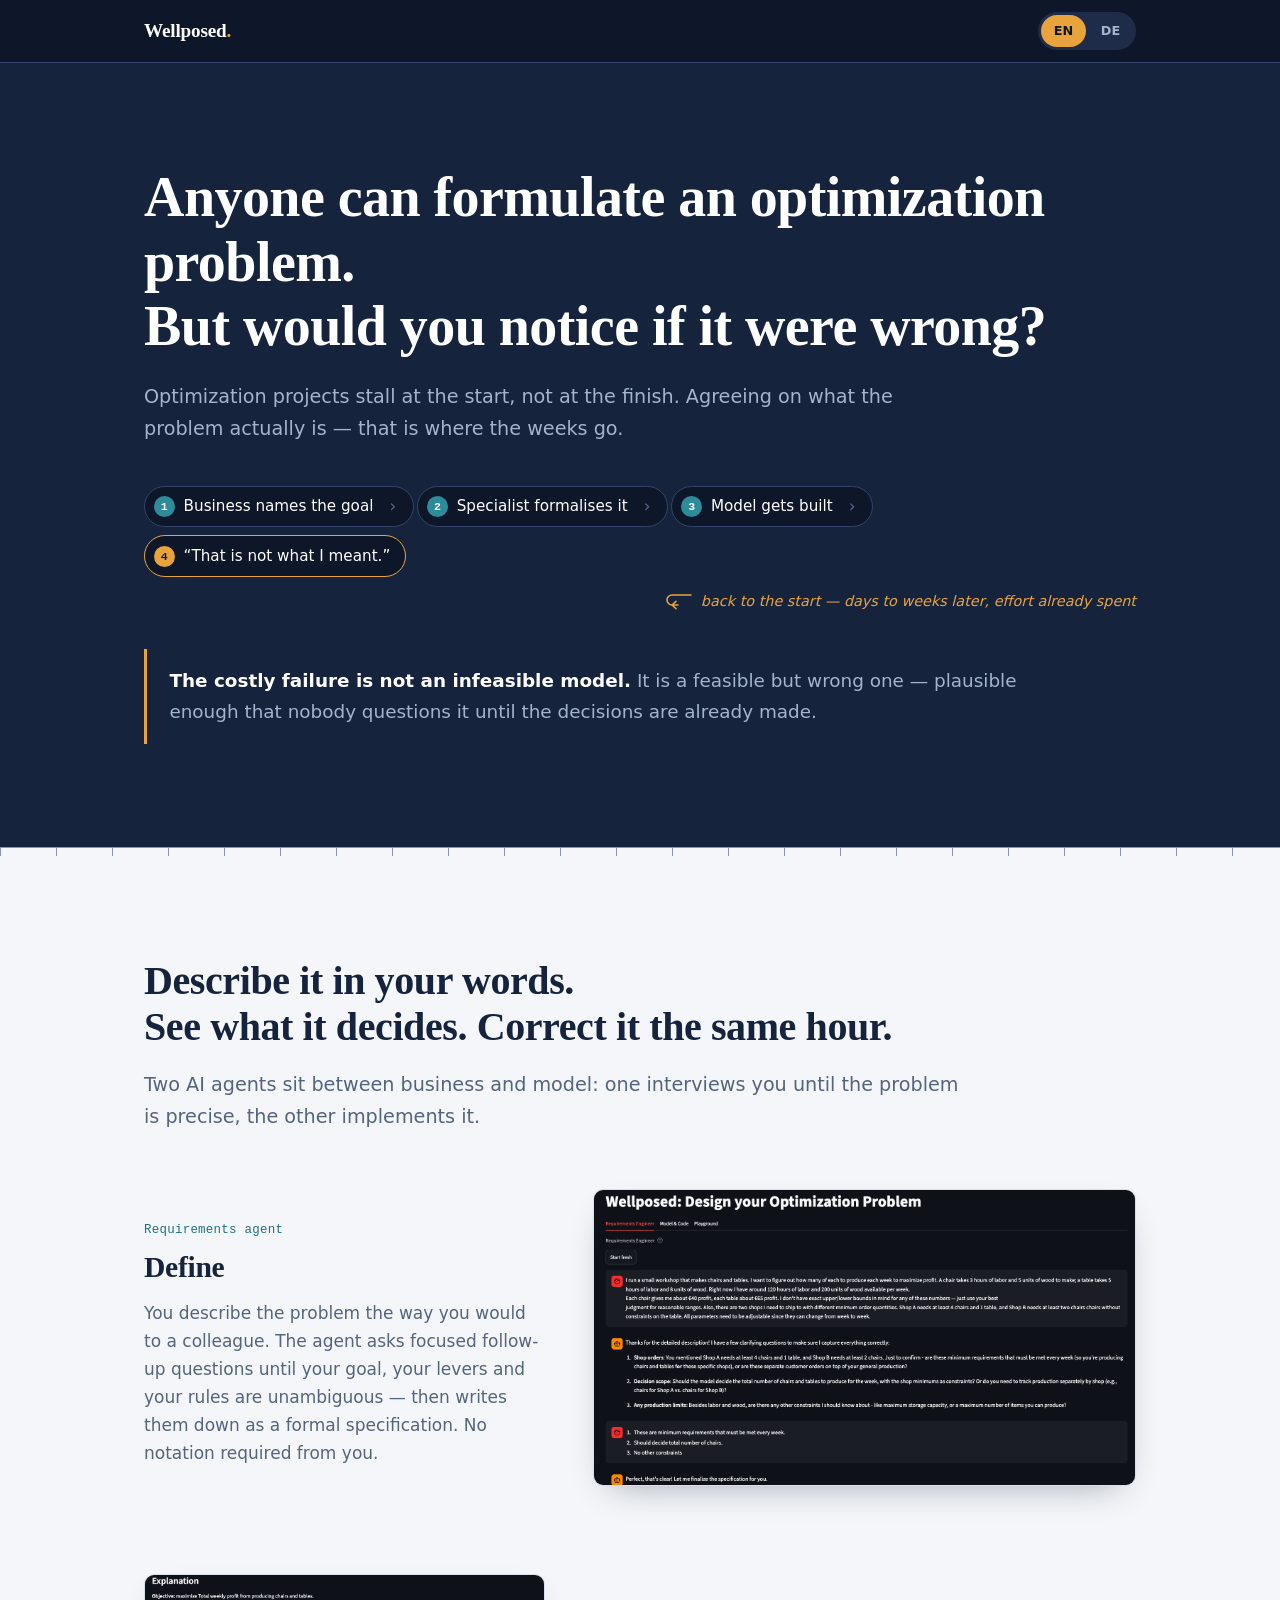
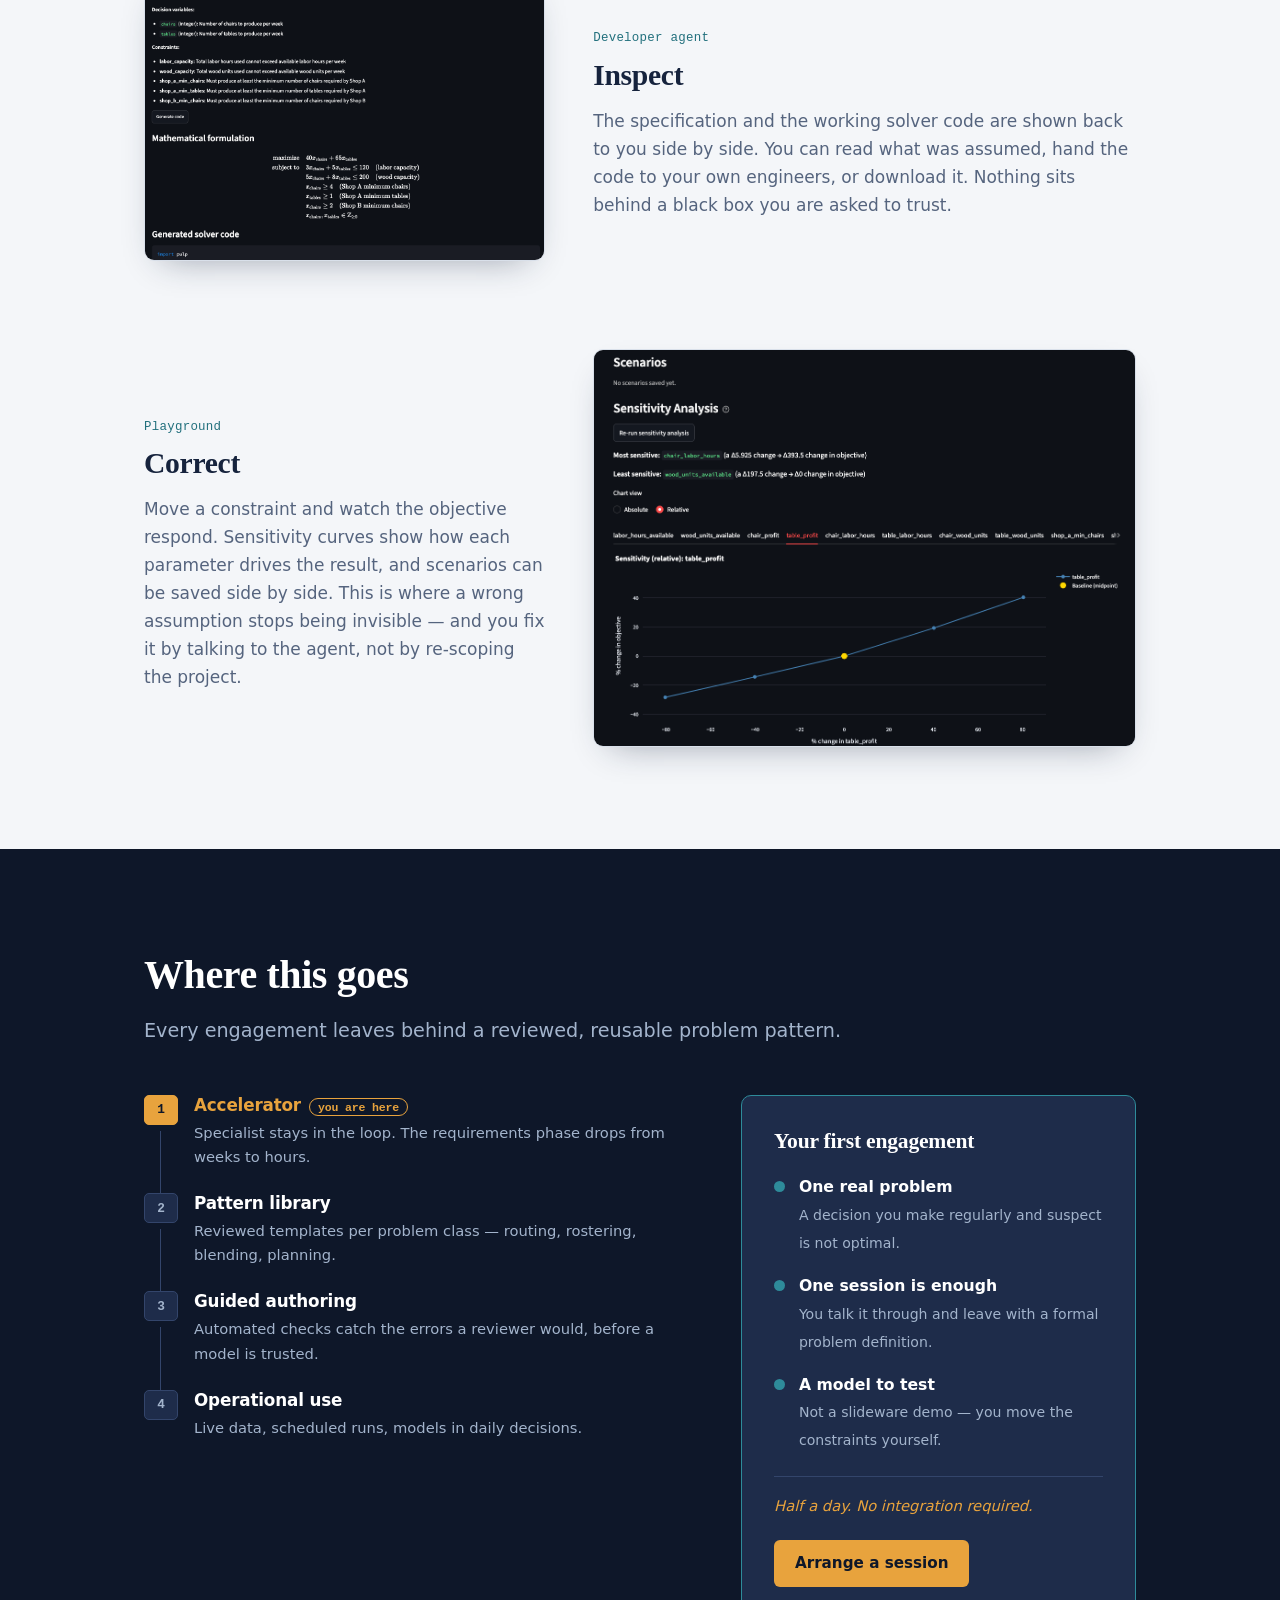
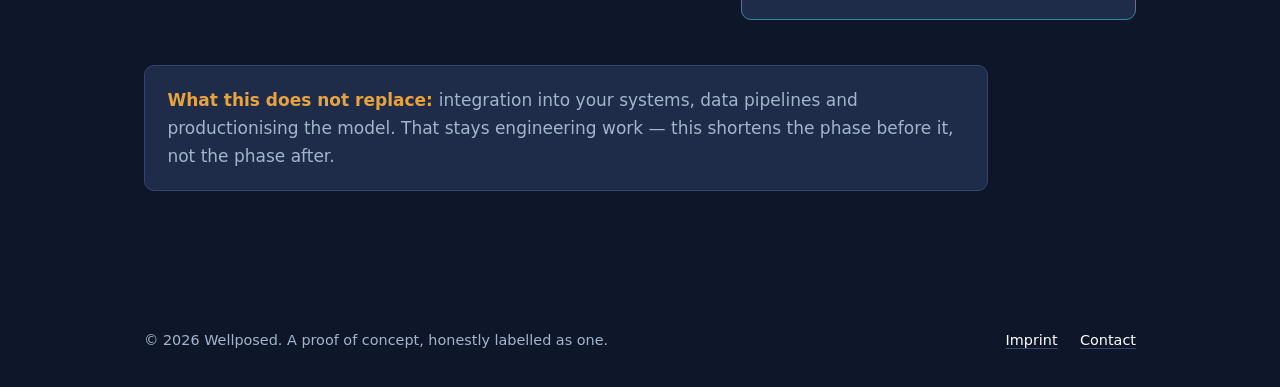
==== commit 7e599919: "Update heading text for clarity" ====
--- a/index.html
+++ b/index.html
@@ -26,9 +26,9 @@
   <!-- ===== 1. The problem ===== -->
   <section class="band band--dark hero">
     <div class="wrap">
-      <h1 data-en="Anyone can formulate an optimization problem.&#10;But how do you know it is right?"
-          data-de="Jeder kann ein Optimierungsproblem formulieren.&#10;Aber wer merkt, wenn es falsch ist?">Anyone can formulate an optimization problem.
-But how do you know it is right?</h1>
+      <h1 data-en="Anyone can formulate an optimization problem.&#10;But would you notice if it were wrong?"
+          data-de="Jeder kann ein Optimierungsproblem formulieren.&#10;Aber würden Sie es merken, wenn es falsch wäre?">Anyone can formulate an optimization problem.
+But would you notice if it were wrong?</h1>
 
       <p class="lede"
          data-en="Optimization projects stall at the start, not at the finish. Agreeing on what the problem actually is — that is where the weeks go."
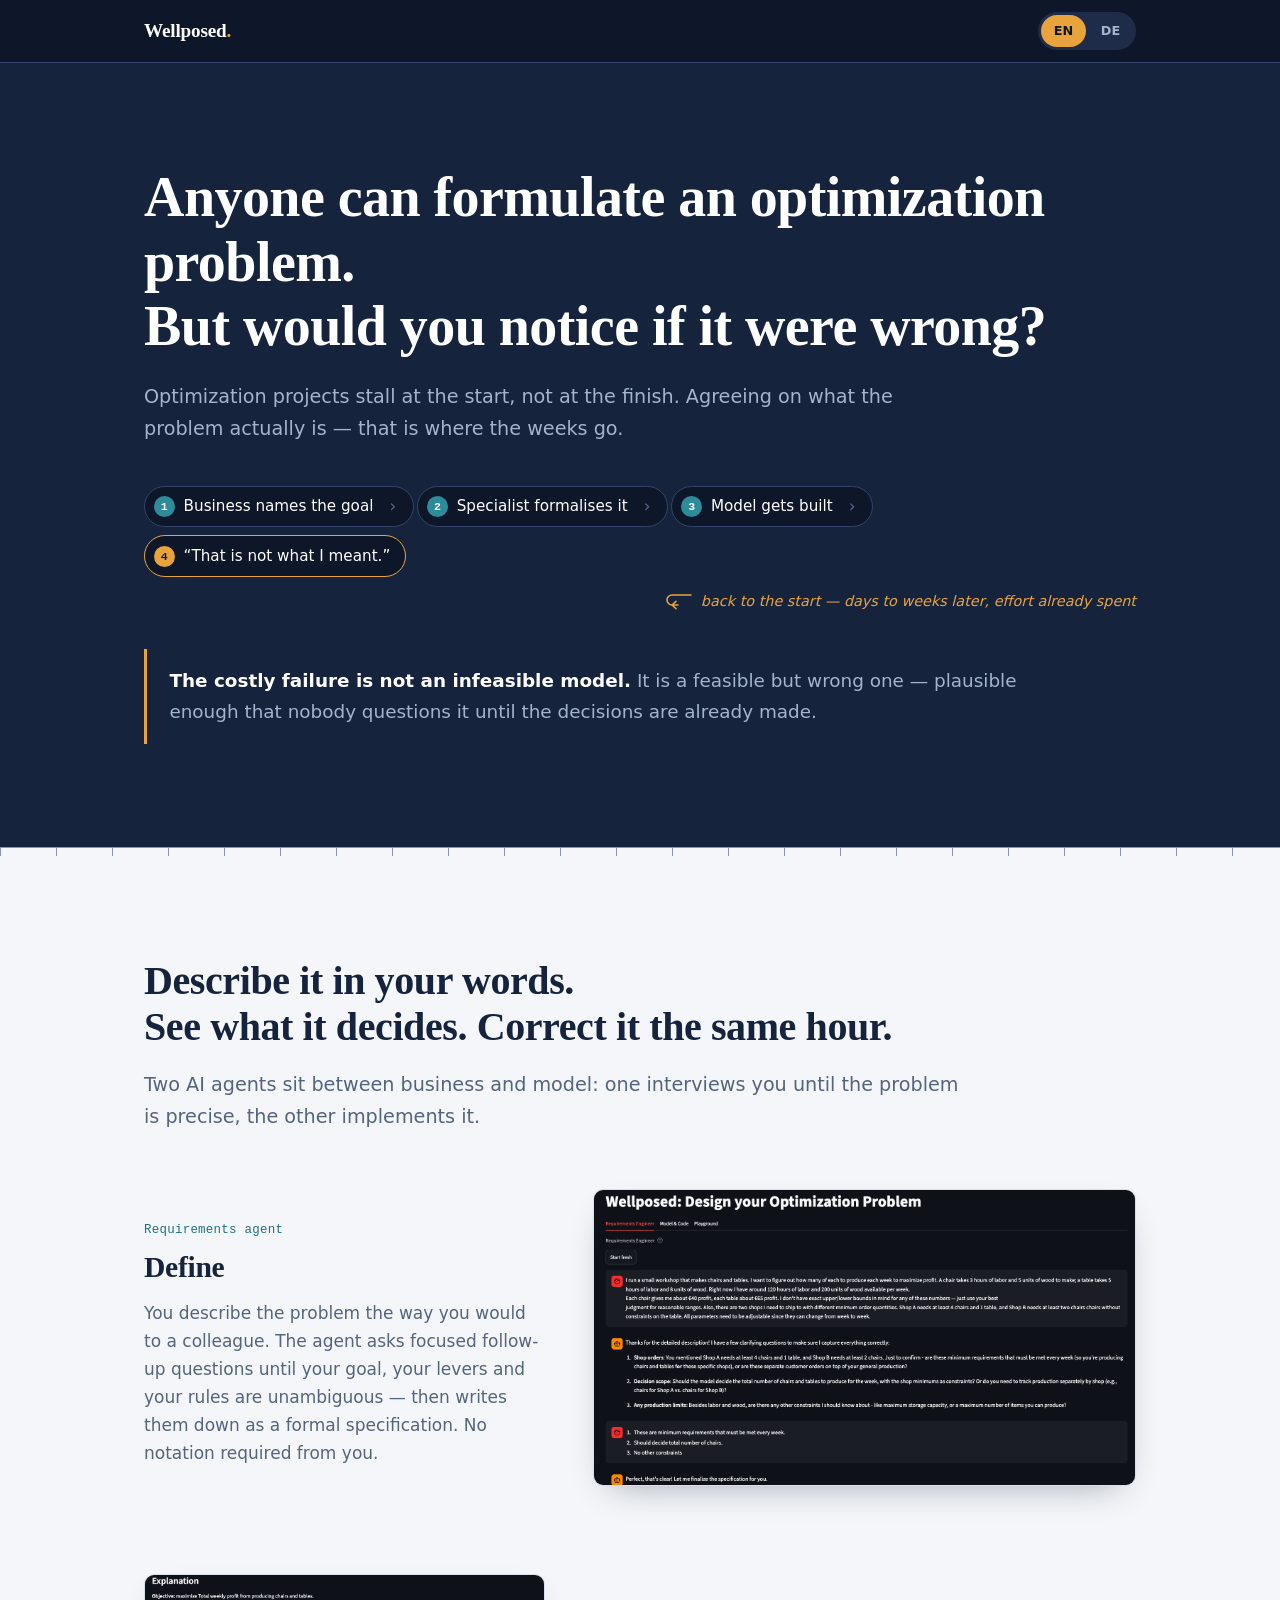
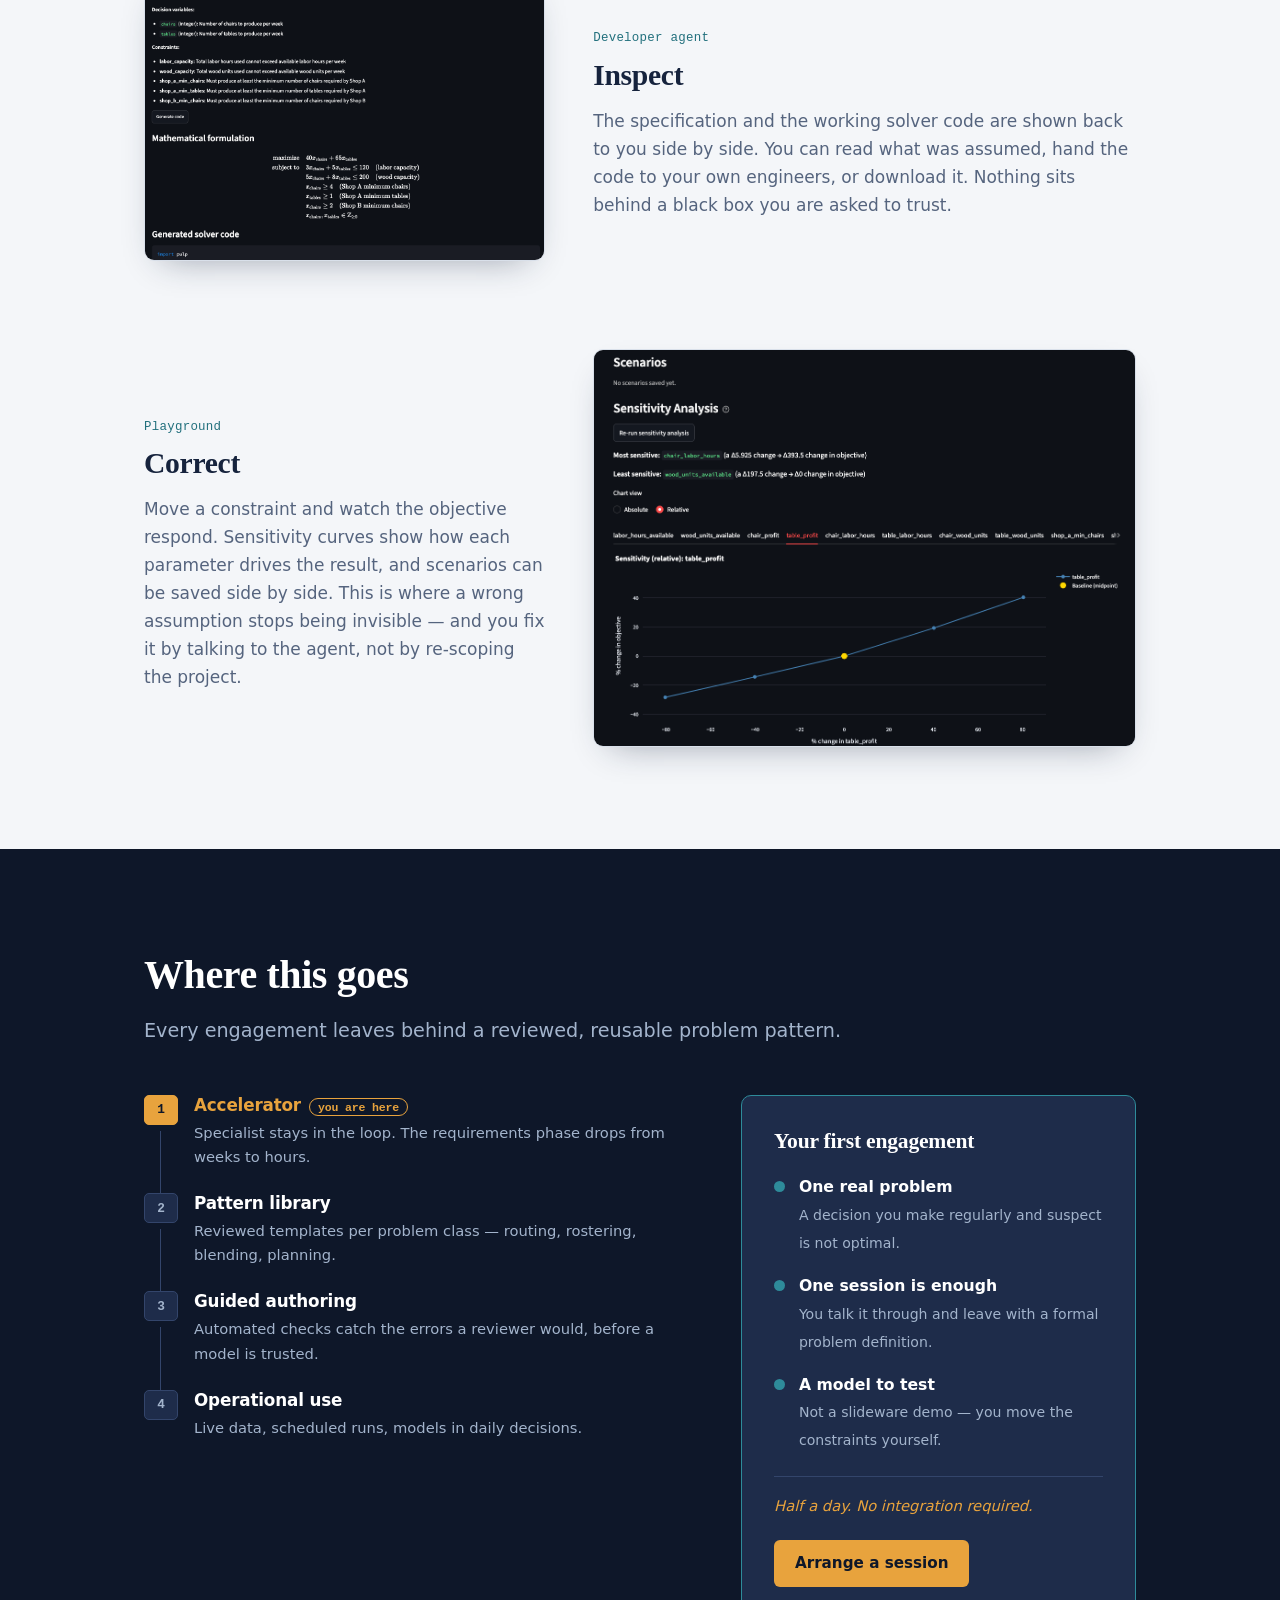
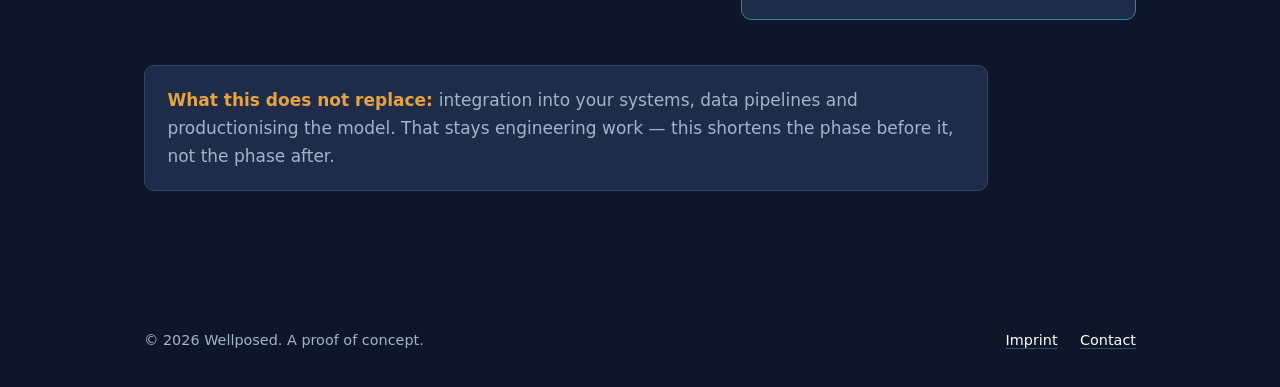
==== commit 6bb7e8ff: "Update footer text in index.html Removed the phrase 'honestly labelled as one' from the footer." ====
--- a/index.html
+++ b/index.html
@@ -213,11 +213,11 @@
 
 <footer class="foot">
   <div class="wrap">
-    <p data-en="© 2026 Wellposed. A proof of concept, honestly labelled as one."
-       data-de="© 2026 Wellposed. Ein Proof of Concept, und wir nennen ihn auch so.">© 2026 Wellposed. A proof of concept, honestly labelled as one.</p>
+    <p data-en="© 2026 Wellposed. A proof of concept."
+       data-de="© 2026 Wellposed. Ein Proof of Concept.">© 2026 Wellposed. A proof of concept.</p>
     <nav>
       <a href="impressum.html" data-en="Imprint" data-de="Impressum">Imprint</a>
-      <a href="mailto:hello@example.com" data-en="Contact" data-de="Kontakt">Contact</a>
+      <a href="mailto:hi@mstallmann.eu" data-en="Contact" data-de="Kontakt">Contact</a>
     </nav>
   </div>
 </footer>
